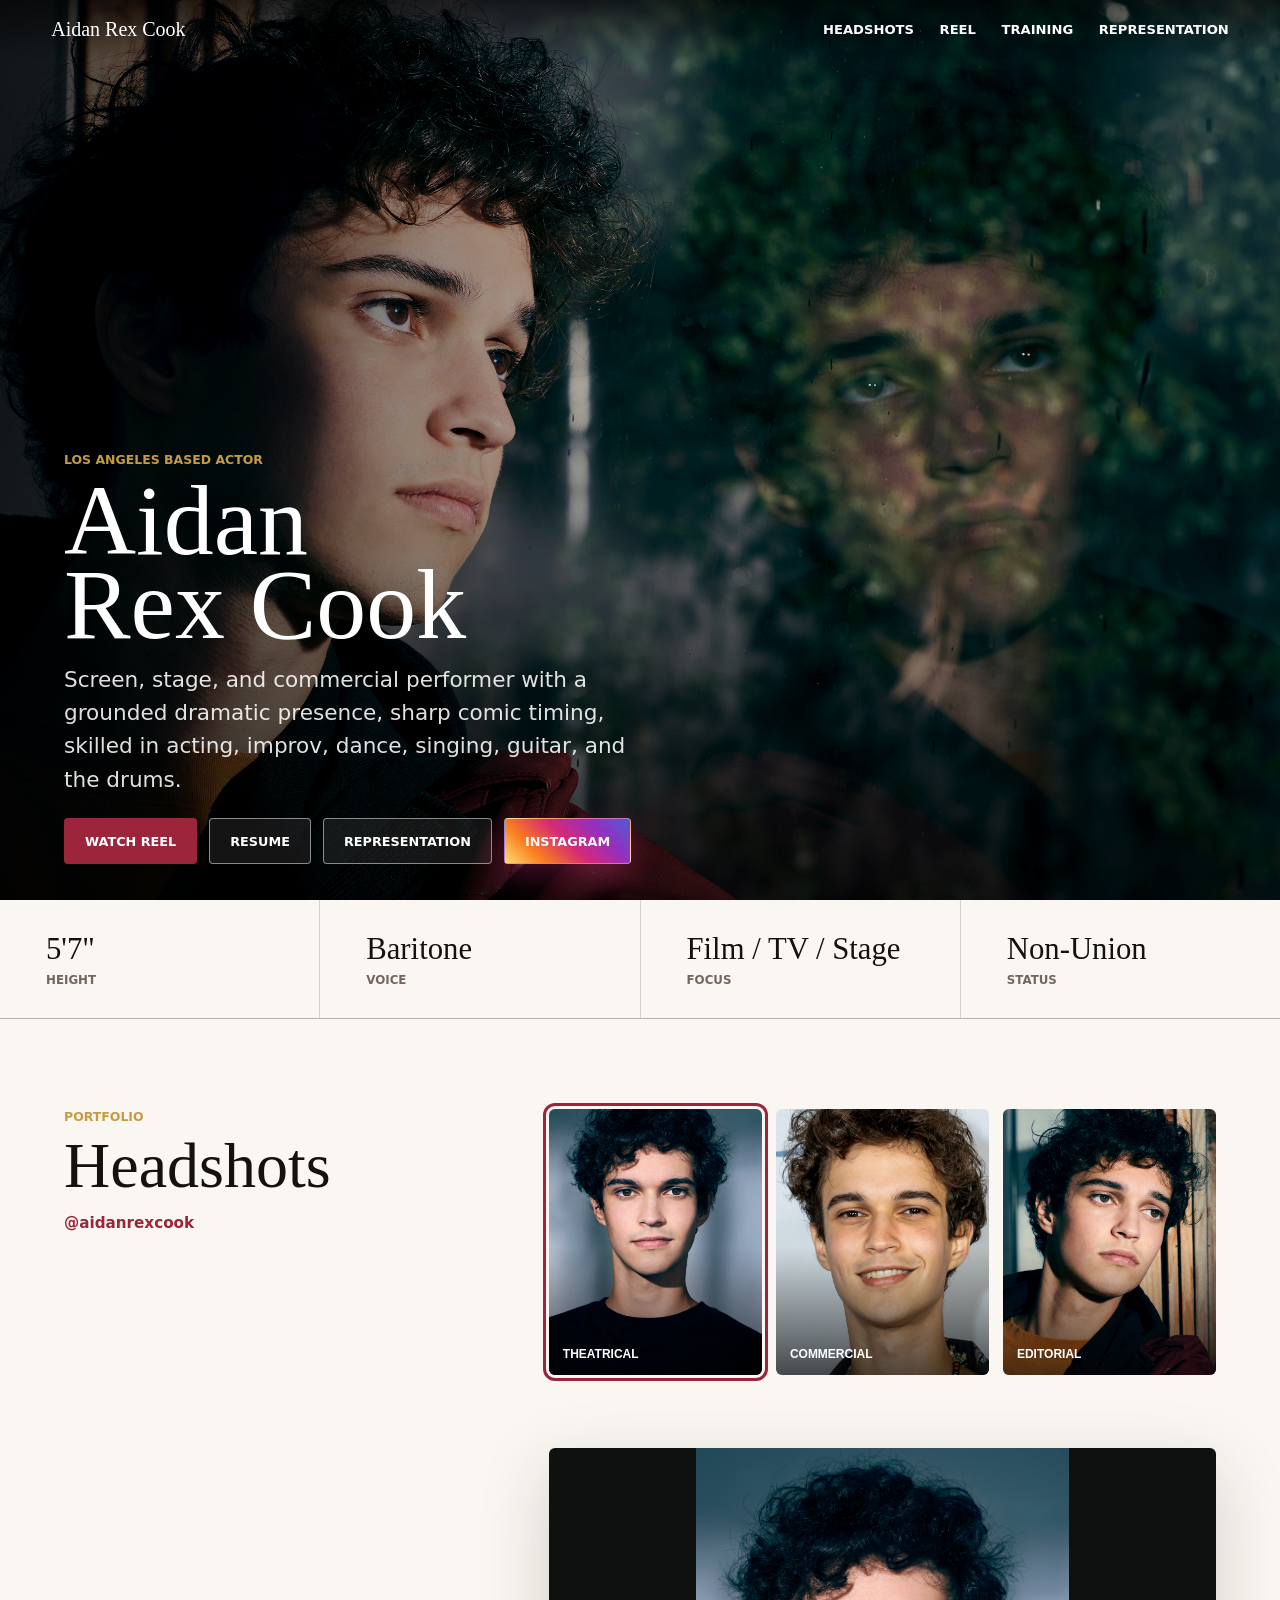
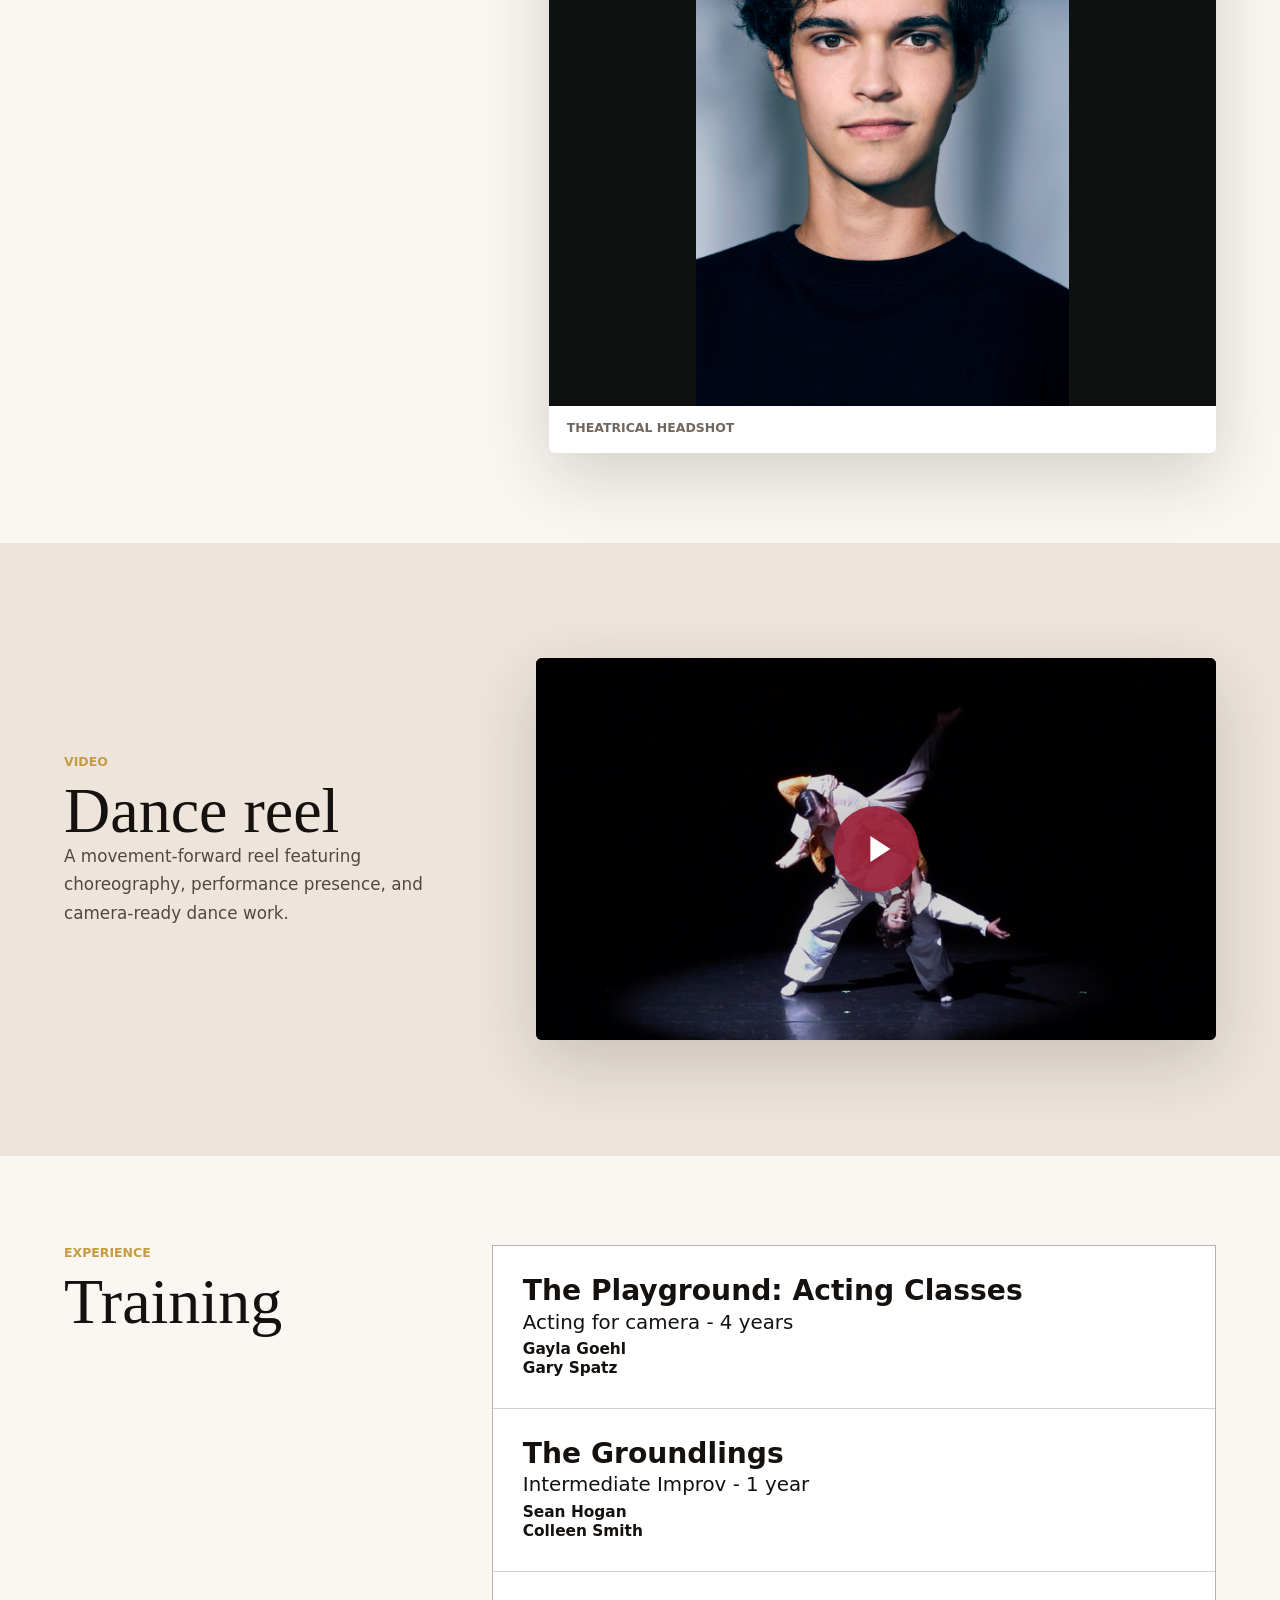
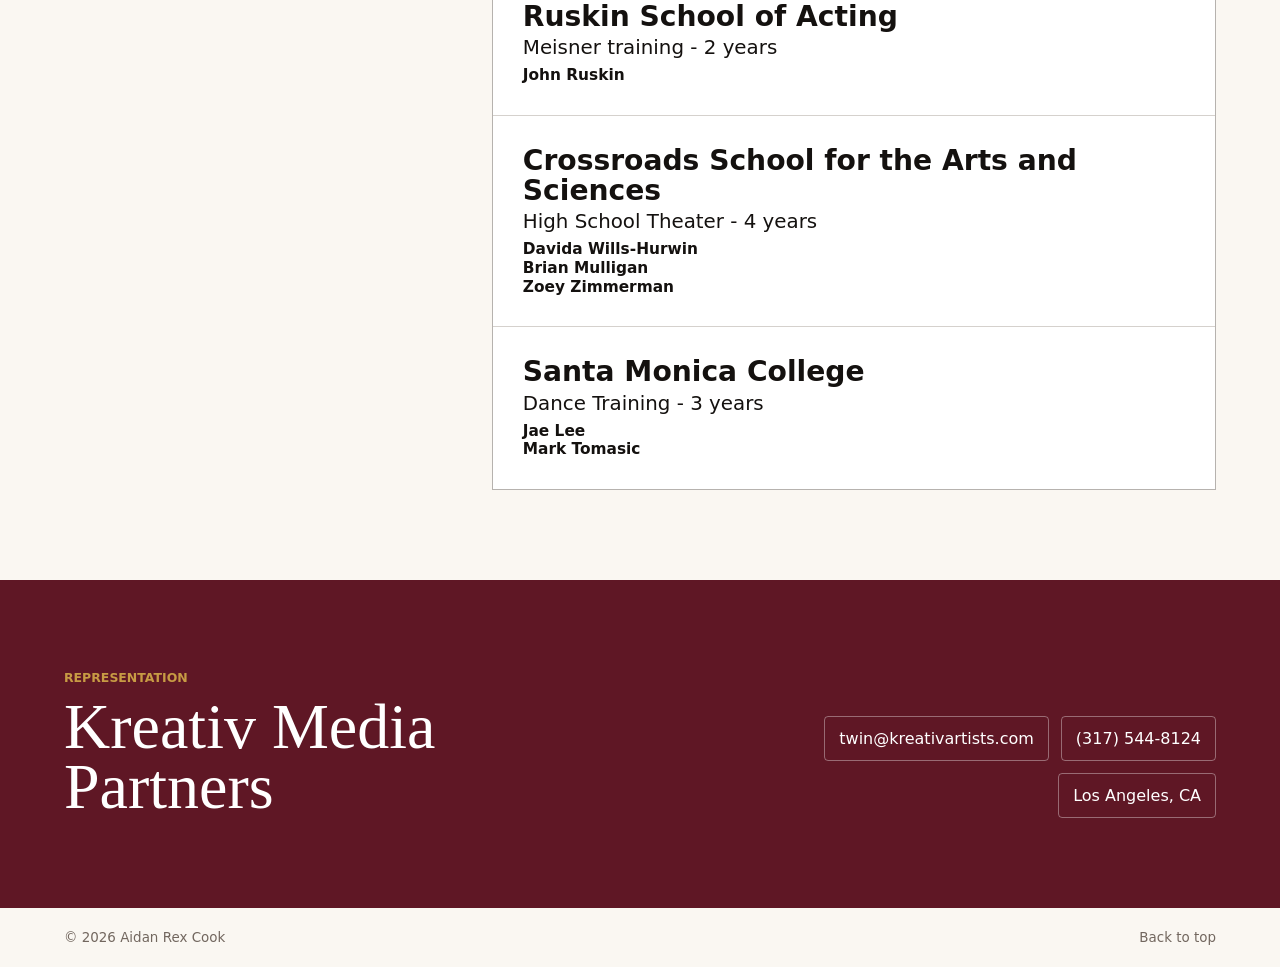
==== index.html @ d6f96001 "Add files via upload" ====
<!doctype html>
<html lang="en">
  <head>
    <meta charset="utf-8">
    <meta name="viewport" content="width=device-width, initial-scale=1">
    <title>Aidan Rex Cook | Actor Portfolio</title>
    <meta
      name="description"
      content="Actor portfolio with cinematic headshots, reel video, selected credits, and booking contact."
    >
    <link rel="preconnect" href="https://images.unsplash.com">
    <link rel="stylesheet" href="styles.css?v=20260509-9">
  </head>
  <body>
    <header class="site-header" aria-label="Primary navigation">
      <a class="brand" href="#top" aria-label="Aidan Rex Cook home">Aidan Rex Cook</a>
      <nav class="nav-links">
        <a href="#headshots">Headshots</a>
        <a href="#reel">Reel</a>
        <a href="#training">Training</a>
        <a href="#contact">Representation</a>
      </nav>
    </header>

    <main id="top">
      <section class="hero" aria-labelledby="hero-title">
        <picture>
          <source
            media="(max-width: 700px)"
            srcset="assets/hero-headshot.JPG"
          >
          <img
            src="assets/hero-headshot.JPG"
            alt="Aidan Rex Cook looking out a window with a reflected portrait in the glass"
          >
        </picture>
        <div class="hero-content">
          <p class="eyebrow">Los Angeles based actor</p>
          <h1 id="hero-title"><span>Aidan</span><span>Rex Cook</span></h1>
          <p class="hero-copy">
            Screen, stage, and commercial performer with a grounded dramatic presence,
            sharp comic timing, skilled in acting, improv, dance, singing, guitar, and the drums.
          </p>
          <div class="hero-actions">
            <a class="button primary" href="#reel">Watch reel</a>
            <a
              class="button secondary"
              href="assets/aidan-rex-cook-acting-resume.pdf"
              target="_blank"
              rel="noopener"
            >Resume</a>
            <a class="button secondary" href="#contact">Representation</a>
            <a
              class="button secondary instagram-button"
              href="https://www.instagram.com/aidanrexcook/"
              target="_blank"
              rel="noopener"
            >Instagram</a>
          </div>
        </div>
      </section>

      <section class="intro-section" aria-label="Profile summary">
        <div>
          <span class="stat-value">5'7"</span>
          <span class="stat-label">Height</span>
        </div>
        <div>
          <span class="stat-value">Baritone</span>
          <span class="stat-label">Voice</span>
        </div>
        <div>
          <span class="stat-value">Film / TV / Stage</span>
          <span class="stat-label">Focus</span>
        </div>
        <div>
          <span class="stat-value">Non-Union</span>
          <span class="stat-label">Status</span>
        </div>
      </section>

      <section class="content-section" id="headshots" aria-labelledby="headshots-title">
        <div class="section-heading">
          <p class="eyebrow">Portfolio</p>
          <h2 id="headshots-title">Headshots</h2>
          <a class="social-link section-social" href="https://www.instagram.com/aidanrexcook/" target="_blank" rel="noopener">@aidanrexcook</a>
        </div>
        <div class="headshot-grid">
          <button
            class="headshot-card is-active"
            type="button"
            data-image="assets/headshot-theatrical.JPG"
            data-label="Theatrical headshot"
          >
            <img
              src="assets/headshot-theatrical.JPG"
              alt="Theatrical headshot of Aidan Rex Cook"
            >
            <span>Theatrical</span>
          </button>
          <button
            class="headshot-card"
            type="button"
            data-image="assets/headshot-commercial.jpg"
            data-label="Commercial headshot"
          >
            <img
              src="assets/headshot-commercial.jpg"
              alt="Commercial headshot of Aidan Rex Cook"
            >
            <span>Commercial</span>
          </button>
          <button
            class="headshot-card"
            type="button"
            data-image="assets/headshot-editorial.JPG"
            data-label="Editorial headshot"
          >
            <img
              src="assets/headshot-editorial.JPG"
              alt="Editorial headshot of Aidan Rex Cook"
            >
            <span>Editorial</span>
          </button>
        </div>
        <figure class="feature-headshot">
          <img
            id="featured-headshot"
            src="assets/headshot-theatrical.JPG"
            alt="Theatrical headshot of Aidan Rex Cook"
          >
          <figcaption id="featured-caption">Theatrical headshot</figcaption>
        </figure>
      </section>

      <section class="reel-section" id="reel" aria-labelledby="reel-title">
        <div class="reel-copy">
          <p class="eyebrow">Video</p>
          <h2 id="reel-title">Dance reel</h2>
          <p>
            A movement-forward reel featuring choreography, performance presence,
            and camera-ready dance work.
          </p>
        </div>
        <div class="video-frame">
          <a
            class="youtube-poster"
            href="https://www.youtube.com/watch?v=lyjqaWQ1tHU"
            target="_blank"
            rel="noopener"
            aria-label="Watch Aidan Rex Cook dance reel on YouTube"
          >
            <img src="assets/reel-poster.png" alt="Aidan Rex Cook dance reel thumbnail">
            <span class="play-button" aria-hidden="true"></span>
          </a>
        </div>
      </section>

      <section class="content-section credits-section" id="training" aria-labelledby="training-title">
        <div class="section-heading">
          <p class="eyebrow">Experience</p>
          <h2 id="training-title">Training</h2>
        </div>
        <div class="credits-list">
          <article>
            <h3>The Playground: Acting Classes</h3>
            <p>Acting for camera - 4 years</p>
            <span>Gayla Goehl<br>Gary Spatz</span>
          </article>
          <article>
            <h3>The Groundlings</h3>
            <p>Intermediate Improv - 1 year</p>
            <span>Sean Hogan<br>Colleen Smith</span>
          </article>
          <article>
            <h3>Ruskin School of Acting</h3>
            <p>Meisner training - 2 years</p>
            <span>John Ruskin</span>
          </article>
          <article>
            <h3>Crossroads School for the Arts and Sciences</h3>
            <p>High School Theater - 4 years</p>
            <span>Davida Wills-Hurwin<br>Brian Mulligan<br>Zoey Zimmerman</span>
          </article>
          <article>
            <h3>Santa Monica College</h3>
            <p>Dance Training - 3 years</p>
            <span>Jae Lee<br>Mark Tomasic</span>
          </article>
        </div>
      </section>

      <section class="contact-section" id="contact" aria-labelledby="contact-title">
        <div>
          <p class="eyebrow">Representation</p>
          <h2 id="contact-title">Kreativ Media Partners</h2>
        </div>
        <address>
          <a href="mailto:twin@kreativartists.com">twin@kreativartists.com</a>
          <a href="tel:+13175448124">(317) 544-8124</a>
          <span>Los Angeles, CA</span>
        </address>
      </section>
    </main>

    <footer class="site-footer">
      <span>&copy; 2026 Aidan Rex Cook</span>
      <a href="#top">Back to top</a>
    </footer>

    <script src="script.js"></script>
  </body>
</html>
---- styles.css ----
:root {
  color-scheme: light;
  --ink: #14110f;
  --muted: #72675f;
  --paper: #faf7f2;
  --surface: #ffffff;
  --line: rgba(20, 17, 15, 0.16);
  --accent: #9c253c;
  --accent-deep: #5f1725;
  --green: #1f5b4f;
  --gold: #c79b44;
  --shadow: 0 22px 70px rgba(33, 26, 20, 0.18);
}

* {
  box-sizing: border-box;
}

html {
  scroll-behavior: smooth;
}

body {
  margin: 0;
  color: var(--ink);
  background: var(--paper);
  font-family: Inter, ui-sans-serif, system-ui, -apple-system, BlinkMacSystemFont, "Segoe UI", sans-serif;
}

a {
  color: inherit;
  text-decoration: none;
}

img,
video {
  display: block;
  width: 100%;
}

.site-header {
  position: fixed;
  z-index: 10;
  top: 0;
  left: 0;
  right: 0;
  display: flex;
  align-items: center;
  justify-content: space-between;
  gap: 24px;
  padding: 18px clamp(18px, 4vw, 56px);
  color: #fff;
  background: linear-gradient(to bottom, rgba(0, 0, 0, 0.58), rgba(0, 0, 0, 0));
}

.brand {
  font-family: Georgia, "Times New Roman", serif;
  font-size: 1.25rem;
  letter-spacing: 0;
}

.nav-links {
  display: flex;
  gap: clamp(12px, 2vw, 28px);
  font-size: 0.82rem;
  font-weight: 700;
  text-transform: uppercase;
}

.hero {
  position: relative;
  min-height: 100svh;
  display: grid;
  align-items: end;
  overflow: hidden;
  background: #16110f;
}

.hero picture,
.hero img {
  position: absolute;
  inset: 0;
  height: 100%;
}

.hero img {
  width: 104%;
  object-fit: cover;
  object-position: center 42%;
  filter: saturate(0.9) contrast(1.04);
  transform: translateX(-2.2%);
}

.hero::after {
  content: "";
  position: absolute;
  inset: 0;
  background:
    linear-gradient(90deg, rgba(0, 0, 0, 0.72), rgba(0, 0, 0, 0.24) 54%, rgba(0, 0, 0, 0.1)),
    linear-gradient(0deg, rgba(0, 0, 0, 0.62), rgba(0, 0, 0, 0) 44%);
}

.hero-content {
  position: relative;
  z-index: 1;
  width: min(760px, 46vw);
  margin: 0 auto 4vh clamp(36px, 5vw, 82px);
  color: #fff;
}

.eyebrow {
  margin: 0 0 12px;
  color: var(--gold);
  font-size: 0.78rem;
  font-weight: 800;
  letter-spacing: 0;
  text-transform: uppercase;
}

h1,
h2,
h3,
p {
  margin-top: 0;
}

h1,
h2 {
  font-family: Georgia, "Times New Roman", serif;
  font-weight: 500;
  letter-spacing: 0;
}

h1 {
  margin-bottom: 16px;
  font-size: clamp(5.4rem, 7.8vw, 10rem);
  line-height: 0.84;
}

h1 span {
  display: block;
}

h2 {
  margin-bottom: 0;
  font-size: clamp(2.4rem, 5vw, 5.5rem);
  line-height: 0.95;
}

.hero-copy {
  max-width: 570px;
  color: rgba(255, 255, 255, 0.88);
  font-size: clamp(1.05rem, 2vw, 1.35rem);
  line-height: 1.55;
}

.social-link {
  display: inline-block;
  margin: 0 0 22px;
  color: var(--gold);
  font-size: 0.95rem;
  font-weight: 800;
}

.section-social {
  margin-top: 18px;
  margin-bottom: 0;
  color: var(--accent);
}

.hero-actions,
.contact-section address {
  display: flex;
  flex-wrap: wrap;
  gap: 12px;
}

.button {
  display: inline-flex;
  min-height: 46px;
  align-items: center;
  justify-content: center;
  border: 1px solid transparent;
  border-radius: 4px;
  padding: 0 20px;
  font-size: 0.8rem;
  font-weight: 800;
  text-transform: uppercase;
}

.button.primary {
  color: #fff;
  background: var(--accent);
}

.button.secondary {
  color: #fff;
  border-color: rgba(255, 255, 255, 0.5);
  background: rgba(255, 255, 255, 0.08);
}

.button.instagram-button {
  border-color: rgba(255, 255, 255, 0.34);
  background-color: #d62976;
  background-image: linear-gradient(45deg, #feda75 0%, #fa7e1e 24%, #d62976 50%, #962fbf 74%, #4f5bd5 100%);
  box-shadow: 0 12px 30px rgba(214, 41, 118, 0.34);
}

.button.dark {
  color: var(--ink);
  border-color: rgba(20, 17, 15, 0.35);
  background: transparent;
}

.intro-section {
  display: grid;
  grid-template-columns: repeat(4, 1fr);
  gap: 1px;
  background: var(--line);
  border-bottom: 1px solid var(--line);
}

.intro-section div {
  display: grid;
  gap: 6px;
  min-height: 118px;
  align-content: center;
  padding: 22px clamp(18px, 4vw, 46px);
  background: var(--paper);
}

.stat-value {
  font-family: Georgia, "Times New Roman", serif;
  font-size: clamp(1.45rem, 2.4vw, 2.3rem);
}

.stat-label {
  color: var(--muted);
  font-size: 0.74rem;
  font-weight: 800;
  text-transform: uppercase;
}

.content-section {
  display: grid;
  grid-template-columns: minmax(220px, 0.65fr) minmax(280px, 1fr);
  gap: clamp(26px, 4vw, 60px);
  padding: clamp(54px, 7vw, 92px) clamp(18px, 5vw, 72px);
}

.section-heading {
  align-self: start;
  position: sticky;
  top: 92px;
}

.headshot-grid {
  display: grid;
  grid-template-columns: repeat(3, 1fr);
  gap: 14px;
}

.headshot-card {
  position: relative;
  min-width: 0;
  border: 0;
  border-radius: 6px;
  padding: 0;
  overflow: hidden;
  color: #fff;
  background: #222;
  cursor: pointer;
  aspect-ratio: 4 / 5;
  max-height: 290px;
}

.headshot-card img {
  height: 100%;
  object-fit: cover;
  transition: transform 220ms ease, filter 220ms ease;
}

.headshot-card::after {
  content: "";
  position: absolute;
  inset: 0;
  background: linear-gradient(0deg, rgba(0, 0, 0, 0.66), rgba(0, 0, 0, 0) 48%);
}

.headshot-card span {
  position: absolute;
  z-index: 1;
  left: 14px;
  right: 14px;
  bottom: 14px;
  font-size: 0.75rem;
  font-weight: 900;
  text-align: left;
  text-transform: uppercase;
}

.headshot-card:hover img,
.headshot-card:focus-visible img {
  transform: scale(1.04);
  filter: brightness(1.05);
}

.headshot-card.is-active {
  outline: 3px solid var(--accent);
  outline-offset: 3px;
}

.feature-headshot {
  grid-column: 2;
  justify-self: start;
  width: min(100%, 820px);
  margin: 22px 0 0;
  overflow: hidden;
  border-radius: 6px;
  background: var(--surface);
  box-shadow: var(--shadow);
}

.feature-headshot img {
  height: min(62svh, 860px);
  min-height: 0;
  object-fit: contain;
  object-position: center center;
  background: #0f1111;
}

.feature-headshot figcaption {
  padding: 14px 18px 18px;
  color: var(--muted);
  font-size: 0.78rem;
  font-weight: 800;
  text-transform: uppercase;
}

.reel-section {
  display: grid;
  grid-template-columns: minmax(260px, 0.6fr) minmax(300px, 1fr);
  align-items: center;
  gap: clamp(28px, 5vw, 70px);
  padding: clamp(64px, 9vw, 116px) clamp(18px, 5vw, 72px);
  background: #ede5dc;
}

.reel-copy p:not(.eyebrow) {
  max-width: 520px;
  color: #514840;
  font-size: 1.05rem;
  line-height: 1.7;
}

.video-frame {
  overflow: hidden;
  border-radius: 6px;
  background: #111;
  box-shadow: var(--shadow);
}

.video-frame video,
.video-frame iframe,
.youtube-poster {
  aspect-ratio: 16 / 9;
  border: 0;
  height: auto;
  object-fit: cover;
}

.youtube-poster {
  position: relative;
  display: block;
  overflow: hidden;
  background: #111;
}

.youtube-poster img {
  height: 100%;
  object-fit: cover;
  transition: transform 220ms ease, filter 220ms ease;
}

.youtube-poster::after {
  content: "";
  position: absolute;
  inset: 0;
  background: rgba(0, 0, 0, 0.16);
  transition: background 220ms ease;
}

.youtube-poster:hover img,
.youtube-poster:focus-visible img {
  transform: scale(1.03);
  filter: brightness(1.08);
}

.youtube-poster:hover::after,
.youtube-poster:focus-visible::after {
  background: rgba(0, 0, 0, 0.06);
}

.play-button {
  position: absolute;
  z-index: 1;
  top: 50%;
  left: 50%;
  width: clamp(58px, 8vw, 86px);
  aspect-ratio: 1;
  border-radius: 50%;
  background: rgba(156, 37, 60, 0.94);
  box-shadow: 0 18px 44px rgba(0, 0, 0, 0.28);
  transform: translate(-50%, -50%);
}

.play-button::before {
  content: "";
  position: absolute;
  top: 50%;
  left: 52%;
  width: 0;
  height: 0;
  border-top: 13px solid transparent;
  border-bottom: 13px solid transparent;
  border-left: 20px solid #fff;
  transform: translate(-38%, -50%);
}

.credits-section {
  grid-template-columns: minmax(220px, 0.52fr) minmax(300px, 1fr);
}

.credits-list {
  display: grid;
  gap: 1px;
  background: var(--line);
  border: 1px solid var(--line);
}

.credits-list article {
  padding: clamp(20px, 3vw, 30px);
  background: var(--surface);
}

.credits-list span {
  display: block;
  color: var(--ink);
  font-size: clamp(0.92rem, 1.2vw, 1.08rem);
  font-weight: 650;
  line-height: 1.22;
}

.credits-list h3 {
  margin: 0 0 4px;
  font-size: clamp(1.35rem, 2.2vw, 2rem);
  line-height: 1.08;
}

.credits-list p {
  margin-bottom: 6px;
  color: var(--ink);
  font-size: clamp(1.05rem, 1.55vw, 1.35rem);
  line-height: 1.2;
}

.contact-section {
  display: flex;
  align-items: end;
  justify-content: space-between;
  gap: 28px;
  padding: clamp(58px, 8vw, 90px) clamp(18px, 5vw, 72px);
  color: #fff;
  background: var(--accent-deep);
}

.contact-section address {
  justify-content: flex-end;
  font-style: normal;
}

.contact-section address a,
.contact-section address span {
  border: 1px solid rgba(255, 255, 255, 0.36);
  border-radius: 4px;
  padding: 12px 14px;
}

.site-footer {
  display: flex;
  justify-content: space-between;
  gap: 20px;
  padding: 22px clamp(18px, 5vw, 72px);
  color: var(--muted);
  font-size: 0.84rem;
}

@media (max-width: 860px) {
  .site-header {
    position: absolute;
    align-items: flex-start;
  }

  .nav-links {
    justify-content: flex-end;
    flex-wrap: wrap;
    max-width: 260px;
  }

  .intro-section,
  .content-section,
  .reel-section {
    grid-template-columns: 1fr;
  }

  .intro-section {
    grid-template-columns: repeat(2, 1fr);
  }

  .section-heading {
    position: static;
  }

  .feature-headshot {
    grid-column: auto;
  }

  .hero img {
    width: 100%;
    object-position: 22% center;
    transform: none;
  }

  .hero-content {
    width: min(620px, calc(100% - 32px));
    margin: 0 16px 7vh;
  }

  h1 {
    font-size: clamp(4.2rem, 17vw, 7.6rem);
  }

  .contact-section {
    align-items: flex-start;
    flex-direction: column;
  }

  .contact-section address {
    justify-content: flex-start;
  }
}

@media (max-width: 560px) {
  .site-header {
    display: block;
  }

  .brand {
    display: inline-block;
    margin-bottom: 12px;
  }

  .nav-links {
    justify-content: flex-start;
    max-width: none;
    font-size: 0.74rem;
  }

  .hero {
    min-height: 92svh;
    align-items: end;
  }

  .hero img {
    object-position: 22% center;
    transform: scale(1.06) translateX(0);
  }

  .hero::after {
    background:
      linear-gradient(90deg, rgba(0, 0, 0, 0.68), rgba(0, 0, 0, 0.08) 64%, rgba(0, 0, 0, 0)),
      linear-gradient(0deg, rgba(0, 0, 0, 0.78), rgba(0, 0, 0, 0) 42%);
  }

  .hero-content {
    width: min(340px, calc(100% - 30px));
    margin: 0 15px 2vh;
  }

  .hero-content .eyebrow {
    font-size: 0.56rem;
  }


  h1 {
    max-width: 7.3ch;
    font-size: clamp(2.95rem, 13.2vw, 4.1rem);
  }

  .hero-copy {
    max-width: 20.5rem;
    font-size: 0.92rem;
    line-height: 1.34;
  }

  .hero-actions {
    display: grid;
    grid-template-columns: repeat(2, minmax(0, 1fr));
  }

  .hero-actions .button {
    min-height: 42px;
    padding: 0 10px;
    font-size: 0.76rem;
  }

  .intro-section,
  .headshot-grid {
    grid-template-columns: 1fr;
  }

  .feature-headshot img {
    min-height: 360px;
  }

  .site-footer {
    flex-direction: column;
  }
}
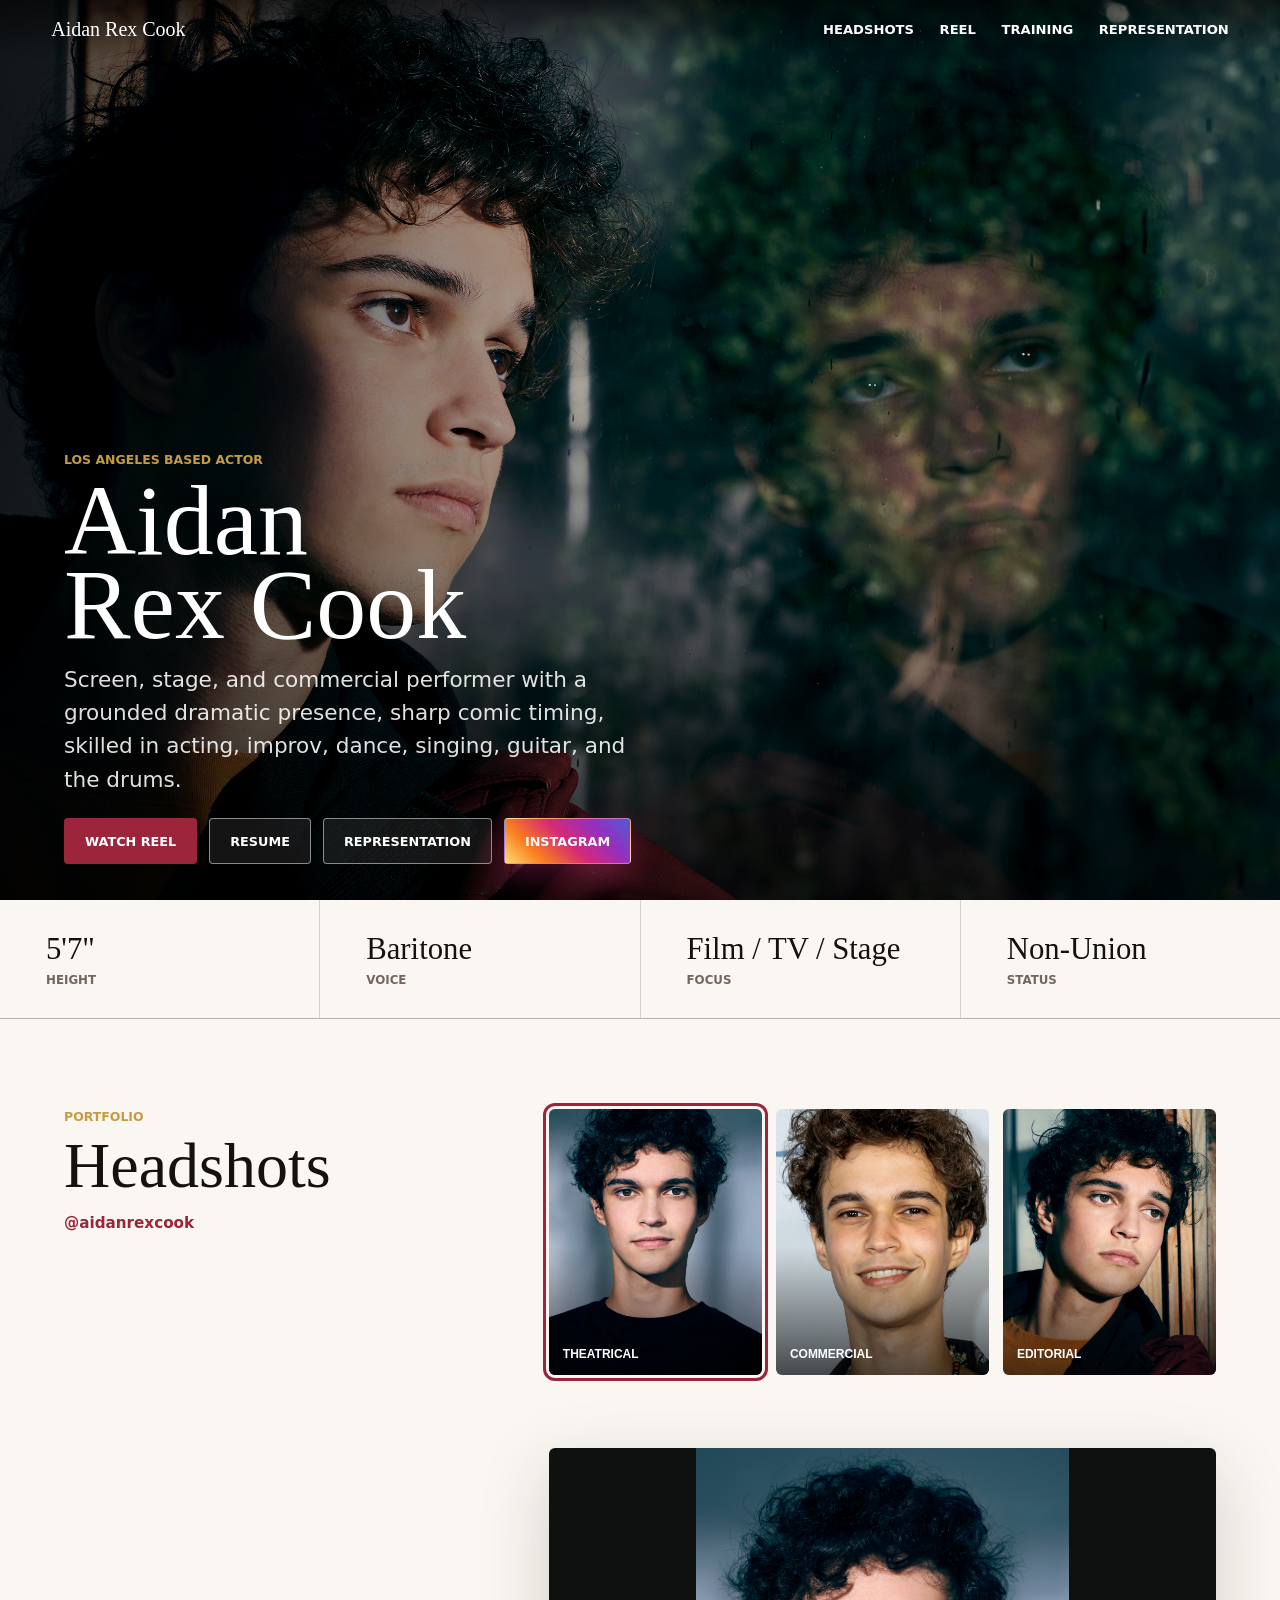
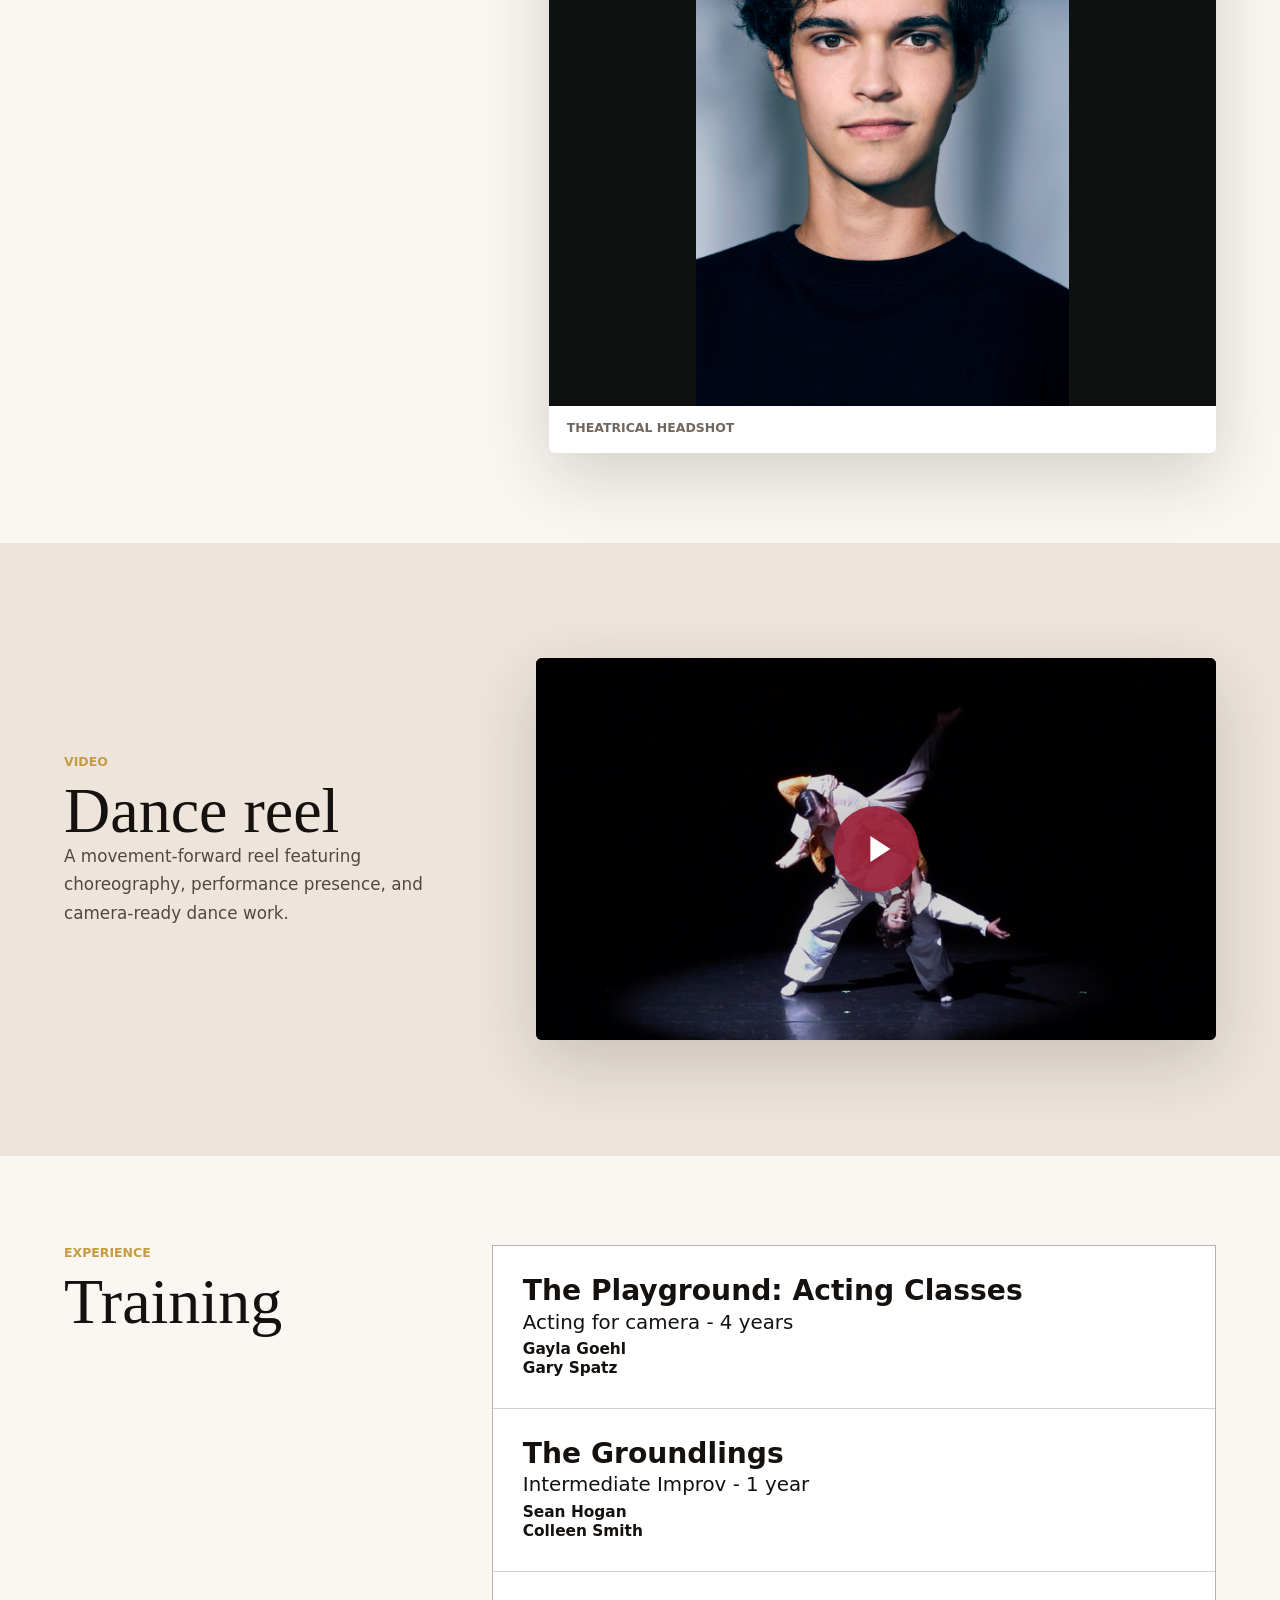
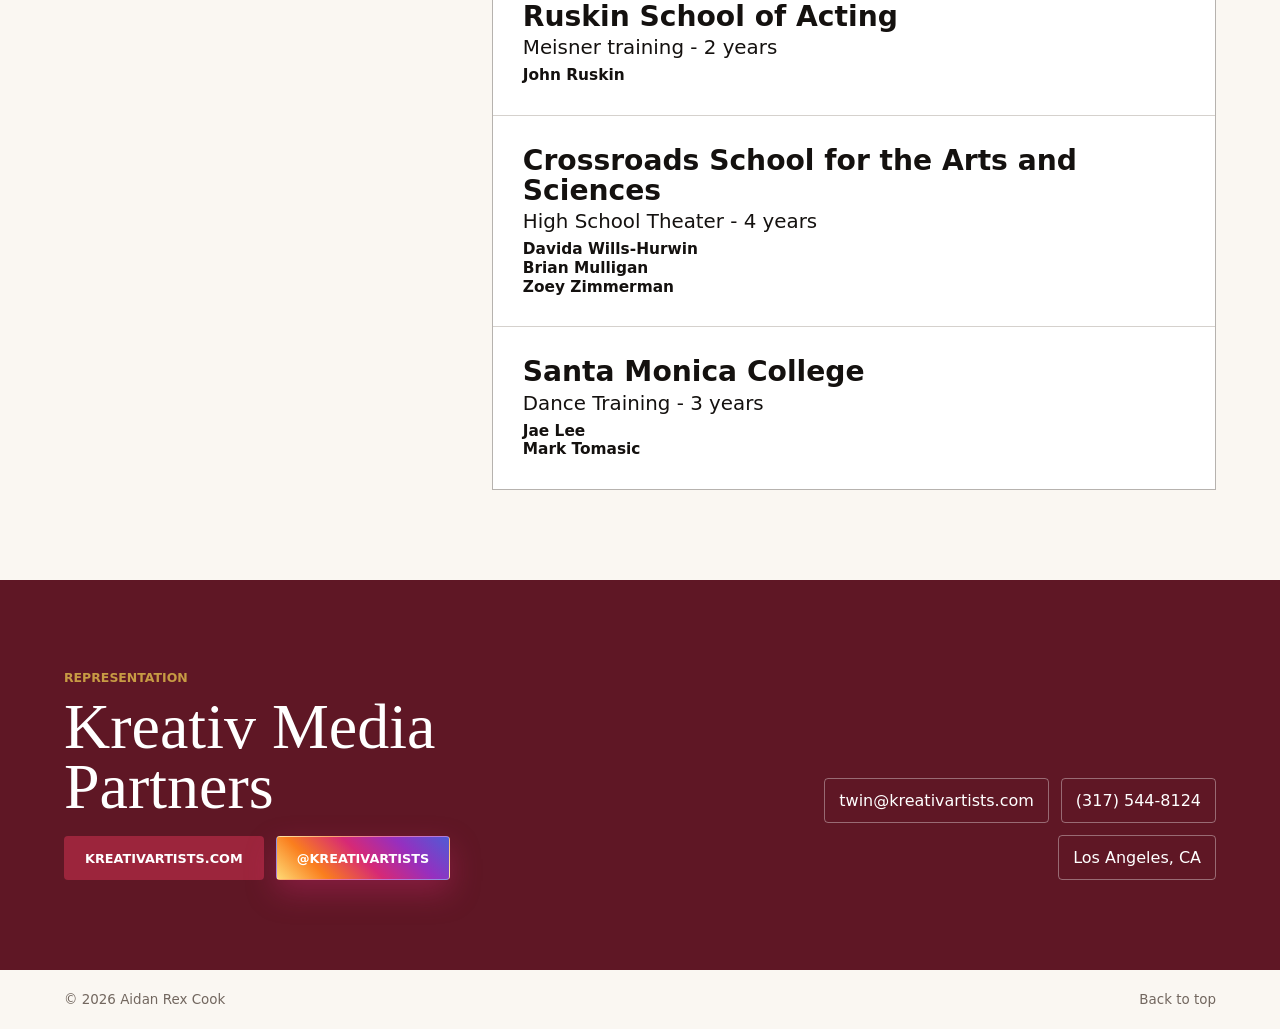
==== commit abd617a5: "Add files via upload" ====
--- a/index.html
+++ b/index.html
@@ -9,7 +9,7 @@
       content="Actor portfolio with cinematic headshots, reel video, selected credits, and booking contact."
     >
     <link rel="preconnect" href="https://images.unsplash.com">
-    <link rel="stylesheet" href="styles.css?v=20260509-9">
+    <link rel="stylesheet" href="styles.css?v=20260509-19">
   </head>
   <body>
     <header class="site-header" aria-label="Primary navigation">
@@ -194,6 +194,10 @@
         <div>
           <p class="eyebrow">Representation</p>
           <h2 id="contact-title">Kreativ Media Partners</h2>
+          <div class="representation-actions">
+            <a class="button primary" href="https://kreativartists.com/" target="_blank" rel="noopener">kreativartists.com</a>
+            <a class="button instagram-button" href="https://www.instagram.com/kreativartists/" target="_blank" rel="noopener">@kreativartists</a>
+          </div>
         </div>
         <address>
           <a href="mailto:twin@kreativartists.com">twin@kreativartists.com</a>
--- a/styles.css
+++ b/styles.css
@@ -59,6 +59,7 @@
   letter-spacing: 0;
 }
 
+
 .nav-links {
   display: flex;
   gap: clamp(12px, 2vw, 28px);
@@ -476,7 +477,20 @@
 
 .contact-section address {
   justify-content: flex-end;
+  align-content: flex-start;
+  gap: 12px;
   font-style: normal;
+}
+
+.representation-actions {
+  display: flex;
+  flex-wrap: wrap;
+  gap: 12px;
+  margin-top: 18px;
+}
+
+.representation-actions .button {
+  min-height: 44px;
 }
 
 .contact-section address a,
@@ -614,6 +628,22 @@
     font-size: 0.76rem;
   }
 
+  .representation-actions {
+    display: grid;
+    grid-template-columns: repeat(2, minmax(0, 1fr));
+  }
+
+  .representation-actions .button {
+    min-height: 42px;
+    padding: 0 8px;
+    font-size: 0.68rem;
+    white-space: nowrap;
+  }
+
+  .contact-section address {
+    margin-top: -4px;
+  }
+
   .intro-section,
   .headshot-grid {
     grid-template-columns: 1fr;
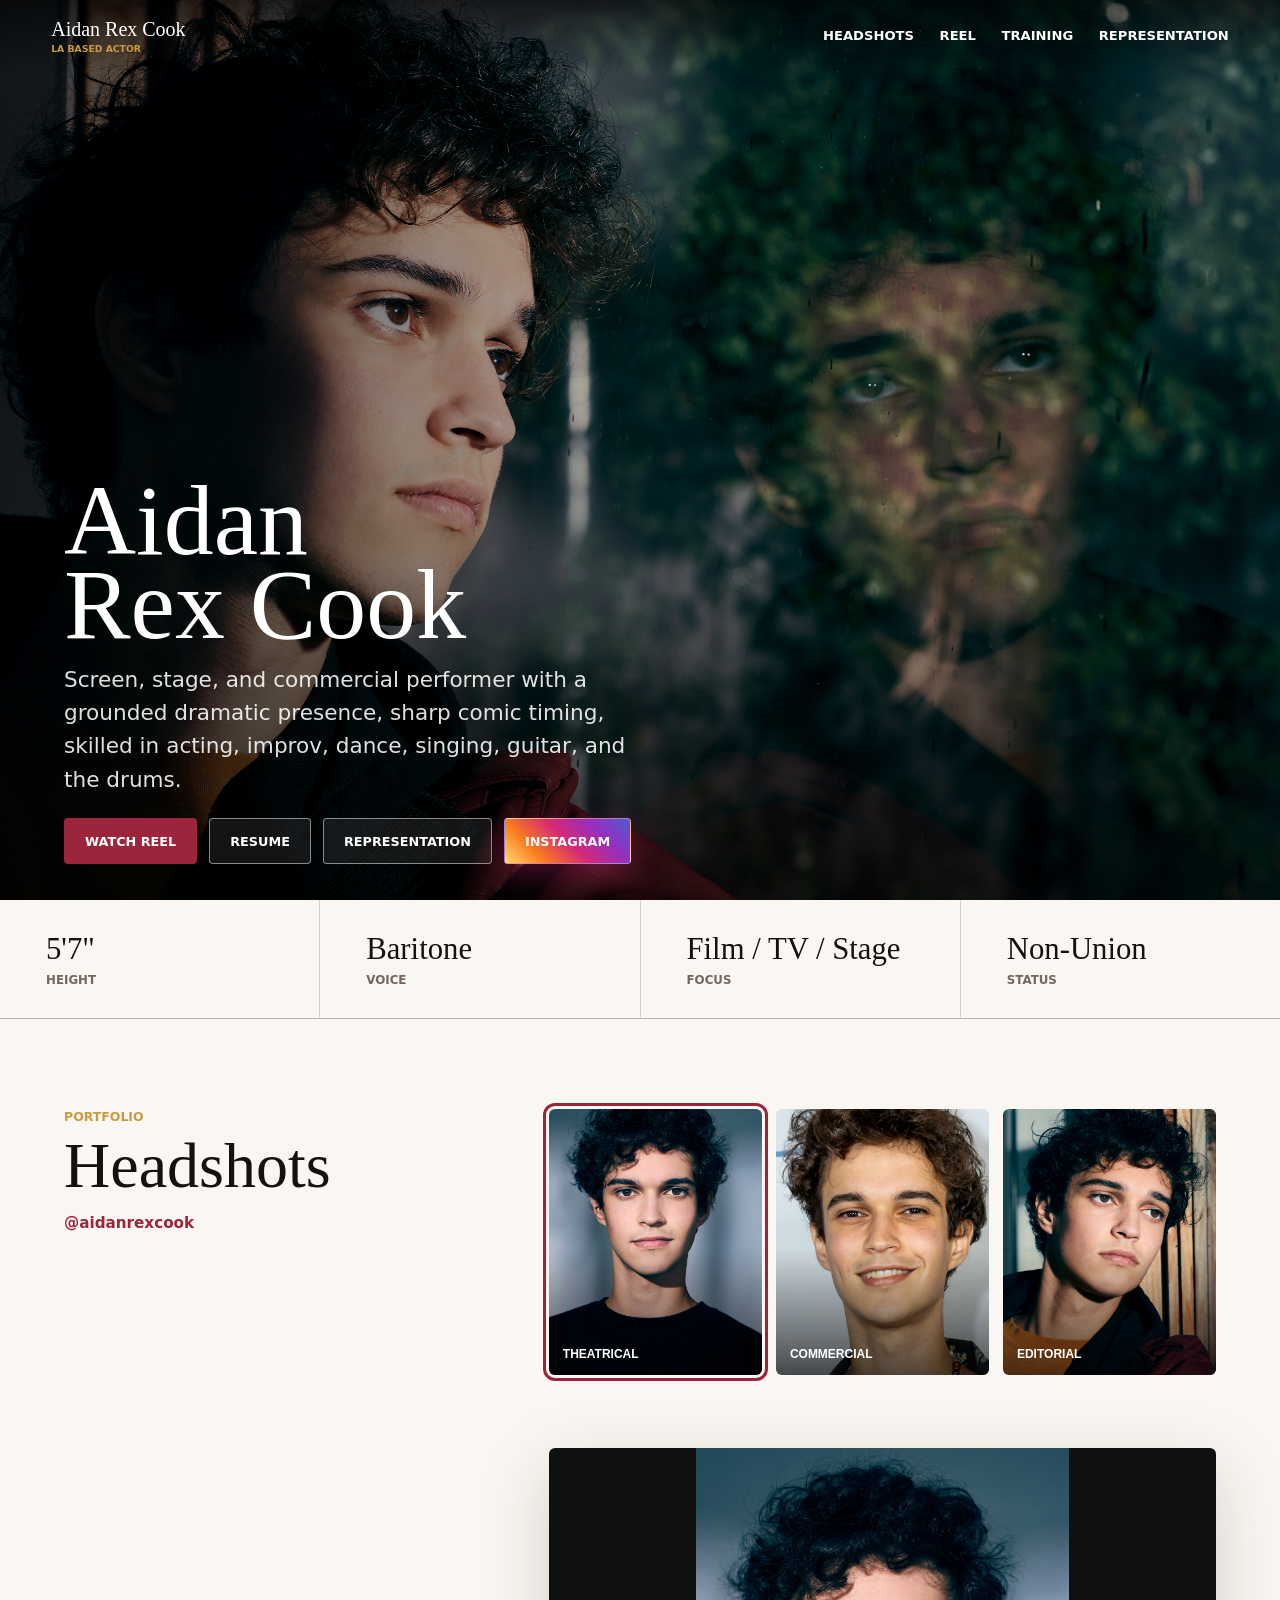
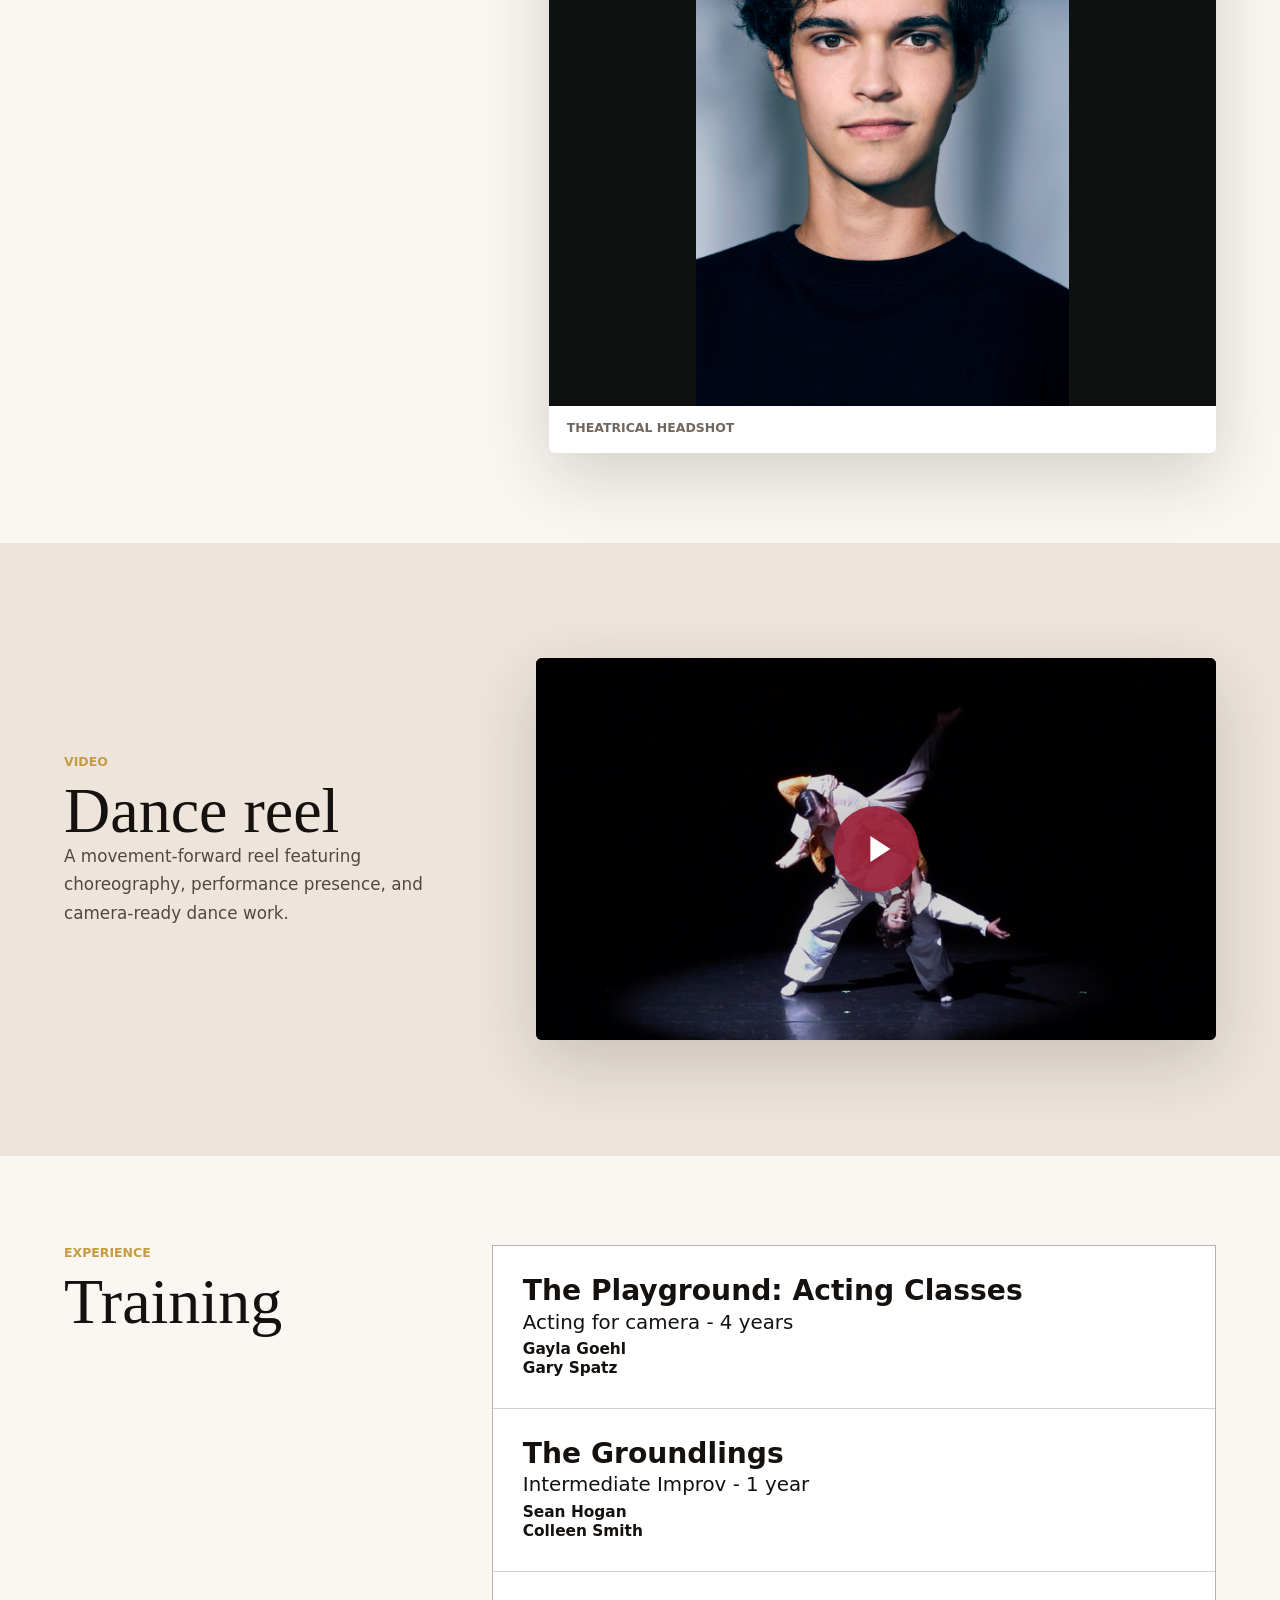
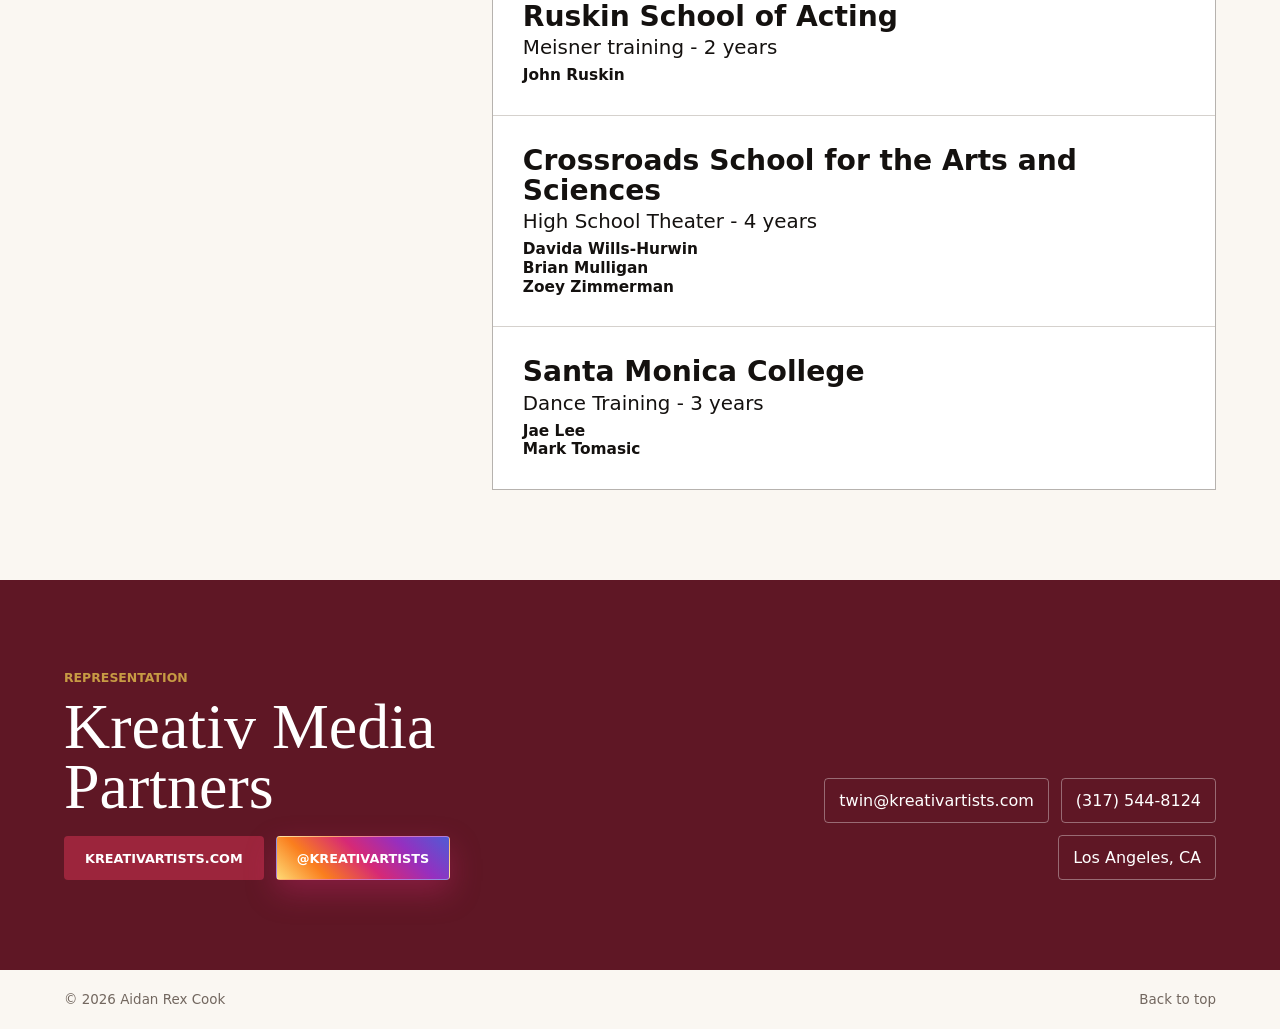
==== commit 6c66620c: "Add files via upload" ====
--- a/index.html
+++ b/index.html
@@ -9,17 +9,21 @@
       content="Actor portfolio with cinematic headshots, reel video, selected credits, and booking contact."
     >
     <link rel="preconnect" href="https://images.unsplash.com">
-    <link rel="stylesheet" href="styles.css?v=20260509-19">
+    <link rel="stylesheet" href="styles.css?v=20260509-21">
   </head>
   <body>
     <header class="site-header" aria-label="Primary navigation">
-      <a class="brand" href="#top" aria-label="Aidan Rex Cook home">Aidan Rex Cook</a>
+      <div class="brand-lockup">
+        <a class="brand" href="#top" aria-label="Aidan Rex Cook home">Aidan Rex Cook</a>
+        <span class="brand-tagline desktop-tagline">LA based actor</span>
+      </div>
       <nav class="nav-links">
         <a href="#headshots">Headshots</a>
         <a href="#reel">Reel</a>
         <a href="#training">Training</a>
         <a href="#contact">Representation</a>
       </nav>
+      <span class="brand-tagline mobile-tagline">LA based actor</span>
     </header>
 
     <main id="top">
@@ -35,7 +39,6 @@
           >
         </picture>
         <div class="hero-content">
-          <p class="eyebrow">Los Angeles based actor</p>
           <h1 id="hero-title"><span>Aidan</span><span>Rex Cook</span></h1>
           <p class="hero-copy">
             Screen, stage, and commercial performer with a grounded dramatic presence,
--- a/styles.css
+++ b/styles.css
@@ -53,10 +53,28 @@
   background: linear-gradient(to bottom, rgba(0, 0, 0, 0.58), rgba(0, 0, 0, 0));
 }
 
+.brand-lockup {
+  display: grid;
+  gap: 3px;
+}
+
 .brand {
   font-family: Georgia, "Times New Roman", serif;
   font-size: 1.25rem;
   letter-spacing: 0;
+}
+
+.brand-tagline {
+  color: var(--gold);
+  font-size: 0.58rem;
+  font-weight: 850;
+  letter-spacing: 0;
+  line-height: 1;
+  text-transform: uppercase;
+}
+
+.mobile-tagline {
+  display: none;
 }
 
 
@@ -569,9 +587,19 @@
     display: block;
   }
 
-  .brand {
+  .brand-lockup {
+    display: block;
+    margin-bottom: 12px;
+  }
+
+  .desktop-tagline {
+    display: none;
+  }
+
+  .mobile-tagline {
     display: inline-block;
-    margin-bottom: 12px;
+    margin-top: 8px;
+    font-size: 0.56rem;
   }
 
   .nav-links {
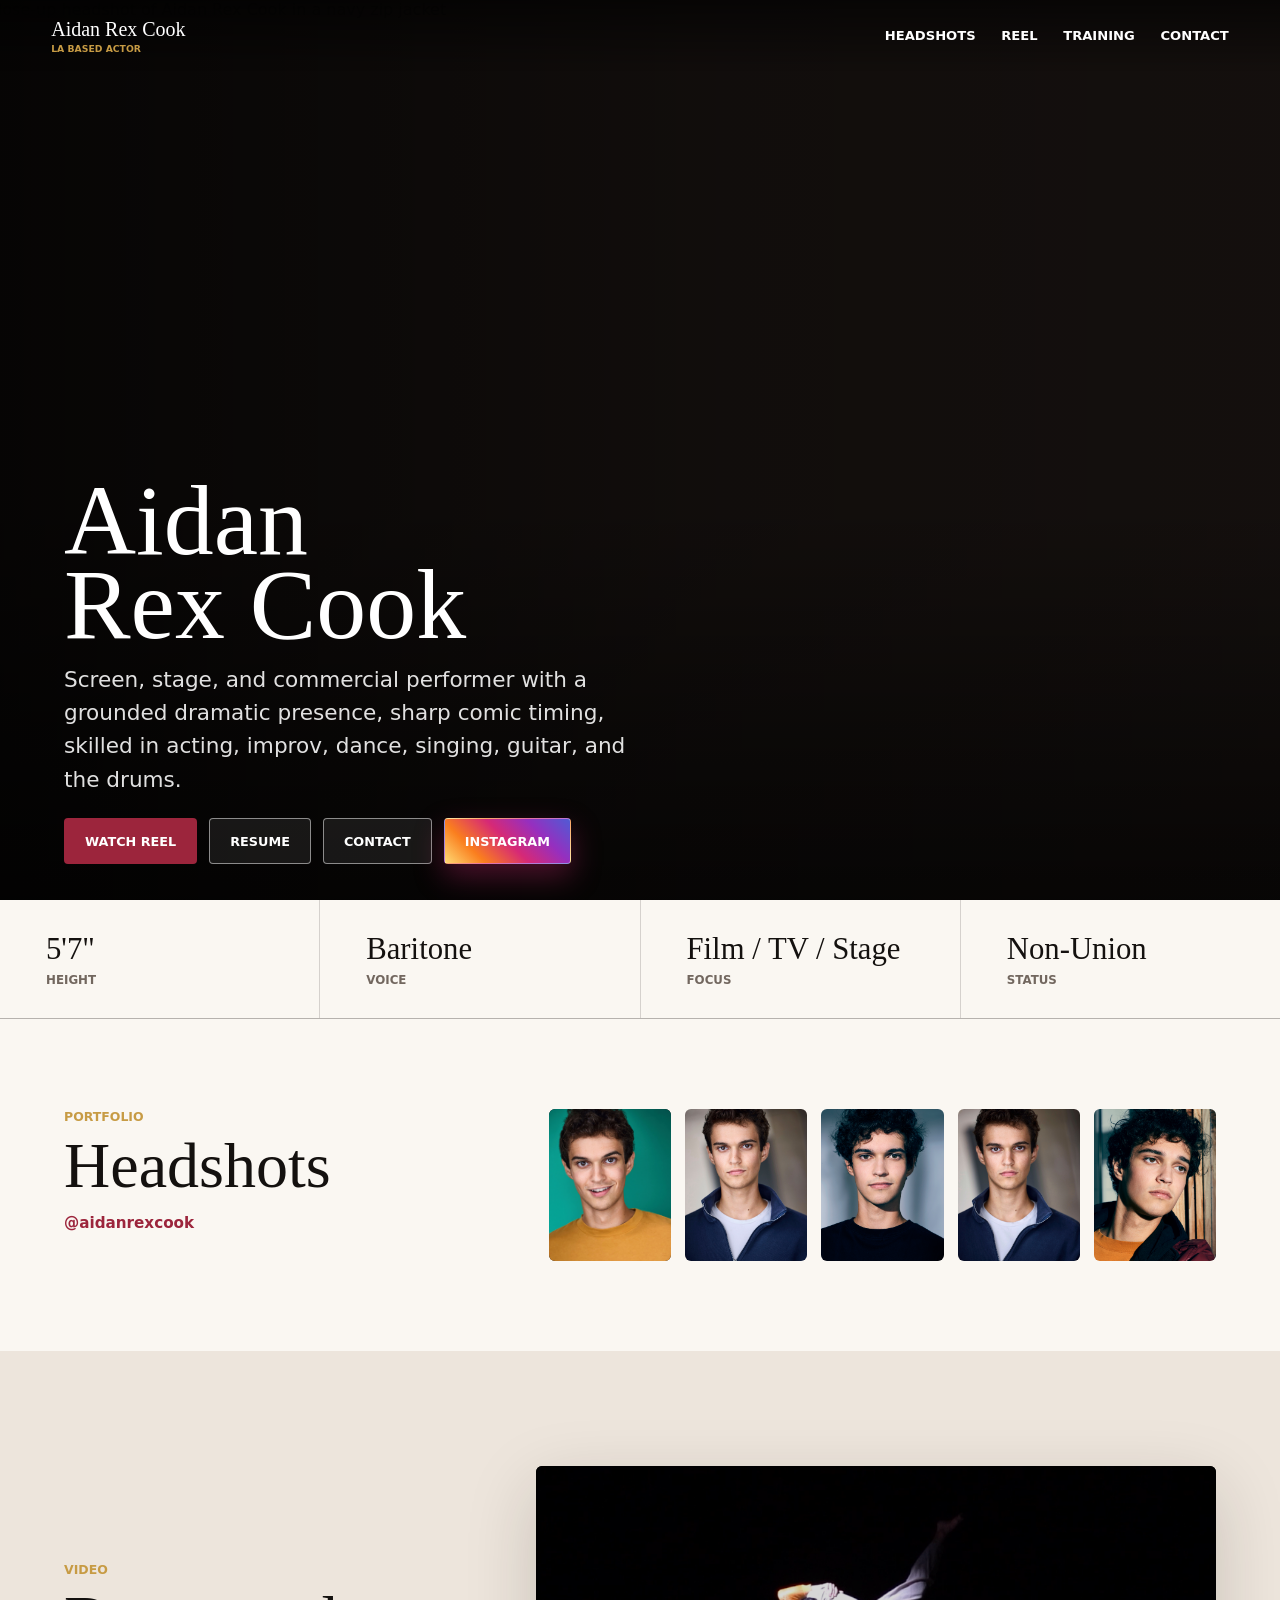
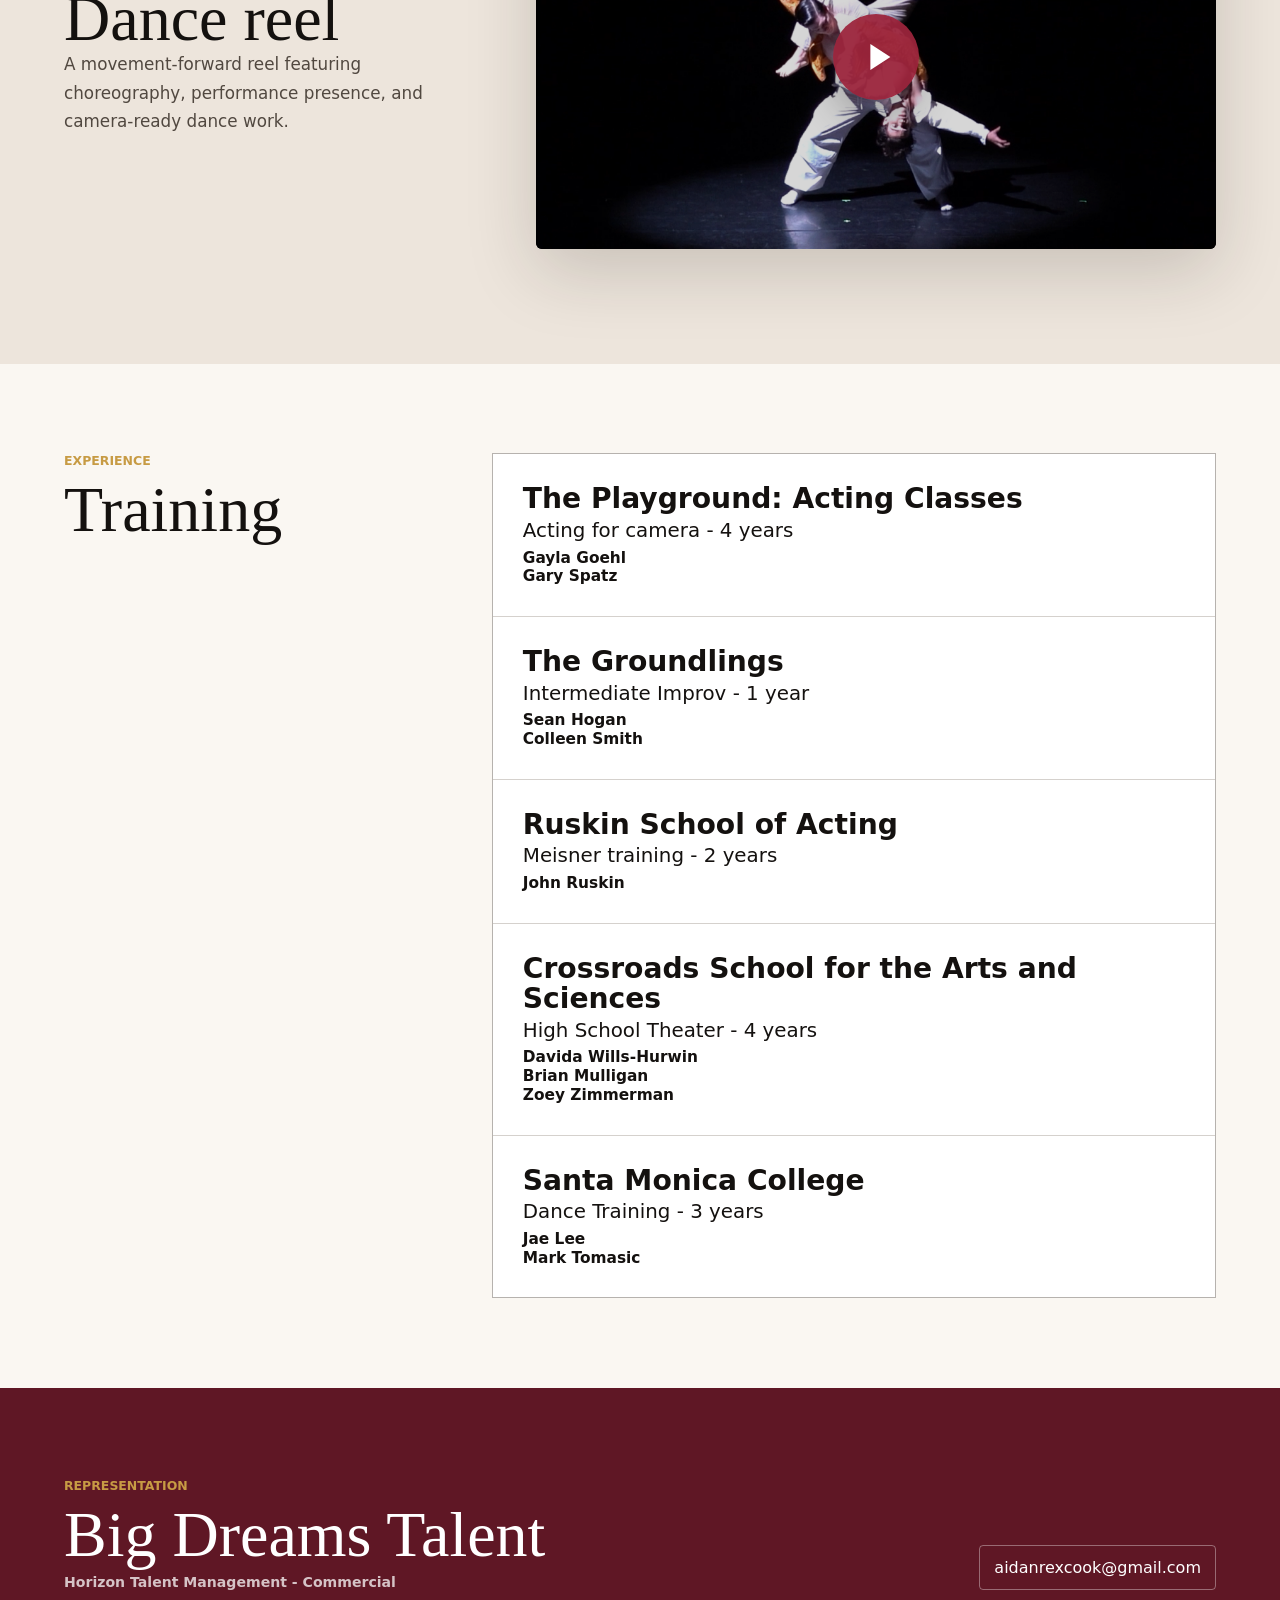
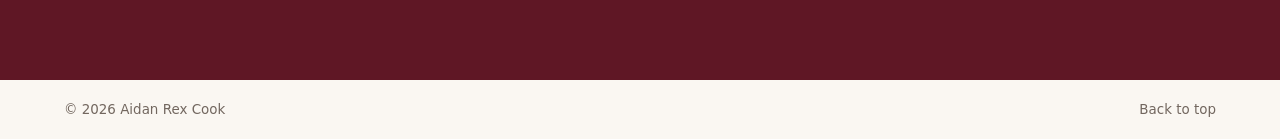
==== commit 7f89361a: "Add files via upload" ====
--- a/index.html
+++ b/index.html
@@ -9,7 +9,7 @@
       content="Actor portfolio with cinematic headshots, reel video, selected credits, and booking contact."
     >
     <link rel="preconnect" href="https://images.unsplash.com">
-    <link rel="stylesheet" href="styles.css?v=20260509-21">
+    <link rel="stylesheet" href="styles.css?v=20260715-6">
   </head>
   <body>
     <header class="site-header" aria-label="Primary navigation">
@@ -21,7 +21,7 @@
         <a href="#headshots">Headshots</a>
         <a href="#reel">Reel</a>
         <a href="#training">Training</a>
-        <a href="#contact">Representation</a>
+        <a href="#contact">Contact</a>
       </nav>
       <span class="brand-tagline mobile-tagline">LA based actor</span>
     </header>
@@ -31,11 +31,11 @@
         <picture>
           <source
             media="(max-width: 700px)"
-            srcset="assets/hero-headshot.JPG"
+            srcset="assets/arc-main-headshot.jpg"
           >
           <img
-            src="assets/hero-headshot.JPG"
-            alt="Aidan Rex Cook looking out a window with a reflected portrait in the glass"
+            src="assets/arc-main-headshot.jpg"
+            alt="Close-up headshot of Aidan Rex Cook in a navy zip jacket"
           >
         </picture>
         <div class="hero-content">
@@ -52,7 +52,7 @@
               target="_blank"
               rel="noopener"
             >Resume</a>
-            <a class="button secondary" href="#contact">Representation</a>
+            <a class="button secondary" href="#contact">Contact</a>
             <a
               class="button secondary instagram-button"
               href="https://www.instagram.com/aidanrexcook/"
@@ -89,51 +89,37 @@
           <a class="social-link section-social" href="https://www.instagram.com/aidanrexcook/" target="_blank" rel="noopener">@aidanrexcook</a>
         </div>
         <div class="headshot-grid">
-          <button
-            class="headshot-card is-active"
-            type="button"
-            data-image="assets/headshot-theatrical.JPG"
-            data-label="Theatrical headshot"
-          >
+          <figure class="headshot-card">
+            <img
+              src="assets/headshot-green.jpg"
+              alt="Headshot of Aidan Rex Cook in a gold shirt against a green background"
+            >
+          </figure>
+          <figure class="headshot-card">
+            <img
+              src="assets/headshot-navy-soft.jpg"
+              alt="Headshot of Aidan Rex Cook in a navy jacket with a subtle smile"
+            >
+          </figure>
+          <figure class="headshot-card">
             <img
               src="assets/headshot-theatrical.JPG"
               alt="Theatrical headshot of Aidan Rex Cook"
             >
-            <span>Theatrical</span>
-          </button>
-          <button
-            class="headshot-card"
-            type="button"
-            data-image="assets/headshot-commercial.jpg"
-            data-label="Commercial headshot"
-          >
-            <img
-              src="assets/headshot-commercial.jpg"
-              alt="Commercial headshot of Aidan Rex Cook"
-            >
-            <span>Commercial</span>
-          </button>
-          <button
-            class="headshot-card"
-            type="button"
-            data-image="assets/headshot-editorial.JPG"
-            data-label="Editorial headshot"
-          >
+          </figure>
+          <figure class="headshot-card">
+            <img
+              src="assets/headshot-navy-neutral.jpg"
+              alt="Straight-on headshot of Aidan Rex Cook in a navy jacket"
+            >
+          </figure>
+          <figure class="headshot-card">
             <img
               src="assets/headshot-editorial.JPG"
               alt="Editorial headshot of Aidan Rex Cook"
             >
-            <span>Editorial</span>
-          </button>
-        </div>
-        <figure class="feature-headshot">
-          <img
-            id="featured-headshot"
-            src="assets/headshot-theatrical.JPG"
-            alt="Theatrical headshot of Aidan Rex Cook"
-          >
-          <figcaption id="featured-caption">Theatrical headshot</figcaption>
-        </figure>
+          </figure>
+        </div>
       </section>
 
       <section class="reel-section" id="reel" aria-labelledby="reel-title">
@@ -196,16 +182,11 @@
       <section class="contact-section" id="contact" aria-labelledby="contact-title">
         <div>
           <p class="eyebrow">Representation</p>
-          <h2 id="contact-title">Kreativ Media Partners</h2>
-          <div class="representation-actions">
-            <a class="button primary" href="https://kreativartists.com/" target="_blank" rel="noopener">kreativartists.com</a>
-            <a class="button instagram-button" href="https://www.instagram.com/kreativartists/" target="_blank" rel="noopener">@kreativartists</a>
-          </div>
+          <h2 id="contact-title">Big Dreams Talent</h2>
+          <p class="agency-note">Horizon Talent Management - Commercial</p>
         </div>
         <address>
-          <a href="mailto:twin@kreativartists.com">twin@kreativartists.com</a>
-          <a href="tel:+13175448124">(317) 544-8124</a>
-          <span>Los Angeles, CA</span>
+          <a href="mailto:aidanrexcook@gmail.com">aidanrexcook@gmail.com</a>
         </address>
       </section>
     </main>
@@ -215,6 +196,5 @@
       <a href="#top">Back to top</a>
     </footer>
 
-    <script src="script.js"></script>
   </body>
 </html>
--- a/styles.css
+++ b/styles.css
@@ -275,20 +275,17 @@
 
 .headshot-grid {
   display: grid;
-  grid-template-columns: repeat(3, 1fr);
+  grid-template-columns: repeat(5, 1fr);
   gap: 14px;
 }
 
 .headshot-card {
-  position: relative;
+  margin: 0;
+  width: 100%;
   min-width: 0;
-  border: 0;
   border-radius: 6px;
-  padding: 0;
   overflow: hidden;
-  color: #fff;
   background: #222;
-  cursor: pointer;
   aspect-ratio: 4 / 5;
   max-height: 290px;
 }
@@ -296,64 +293,12 @@
 .headshot-card img {
   height: 100%;
   object-fit: cover;
-  transition: transform 220ms ease, filter 220ms ease;
-}
-
-.headshot-card::after {
-  content: "";
-  position: absolute;
-  inset: 0;
-  background: linear-gradient(0deg, rgba(0, 0, 0, 0.66), rgba(0, 0, 0, 0) 48%);
-}
-
-.headshot-card span {
-  position: absolute;
-  z-index: 1;
-  left: 14px;
-  right: 14px;
-  bottom: 14px;
-  font-size: 0.75rem;
-  font-weight: 900;
-  text-align: left;
-  text-transform: uppercase;
-}
-
-.headshot-card:hover img,
-.headshot-card:focus-visible img {
-  transform: scale(1.04);
-  filter: brightness(1.05);
-}
-
-.headshot-card.is-active {
-  outline: 3px solid var(--accent);
-  outline-offset: 3px;
-}
-
-.feature-headshot {
-  grid-column: 2;
-  justify-self: start;
-  width: min(100%, 820px);
-  margin: 22px 0 0;
-  overflow: hidden;
-  border-radius: 6px;
-  background: var(--surface);
-  box-shadow: var(--shadow);
-}
-
-.feature-headshot img {
-  height: min(62svh, 860px);
-  min-height: 0;
-  object-fit: contain;
-  object-position: center center;
-  background: #0f1111;
-}
-
-.feature-headshot figcaption {
-  padding: 14px 18px 18px;
-  color: var(--muted);
-  font-size: 0.78rem;
-  font-weight: 800;
-  text-transform: uppercase;
+}
+
+.headshot-card:first-child img {
+  object-position: 50% 22%;
+  transform: scale(1.45);
+  transform-origin: 50% 0;
 }
 
 .reel-section {
@@ -500,15 +445,11 @@
   font-style: normal;
 }
 
-.representation-actions {
-  display: flex;
-  flex-wrap: wrap;
-  gap: 12px;
-  margin-top: 18px;
-}
-
-.representation-actions .button {
-  min-height: 44px;
+.agency-note {
+  margin: 8px 0 0;
+  color: rgba(255, 255, 255, 0.74);
+  font-size: 0.88rem;
+  font-weight: 600;
 }
 
 .contact-section address a,
@@ -553,10 +494,6 @@
     position: static;
   }
 
-  .feature-headshot {
-    grid-column: auto;
-  }
-
   .hero img {
     width: 100%;
     object-position: 22% center;
@@ -656,18 +593,6 @@
     font-size: 0.76rem;
   }
 
-  .representation-actions {
-    display: grid;
-    grid-template-columns: repeat(2, minmax(0, 1fr));
-  }
-
-  .representation-actions .button {
-    min-height: 42px;
-    padding: 0 8px;
-    font-size: 0.68rem;
-    white-space: nowrap;
-  }
-
   .contact-section address {
     margin-top: -4px;
   }
@@ -677,10 +602,6 @@
     grid-template-columns: 1fr;
   }
 
-  .feature-headshot img {
-    min-height: 360px;
-  }
-
   .site-footer {
     flex-direction: column;
   }
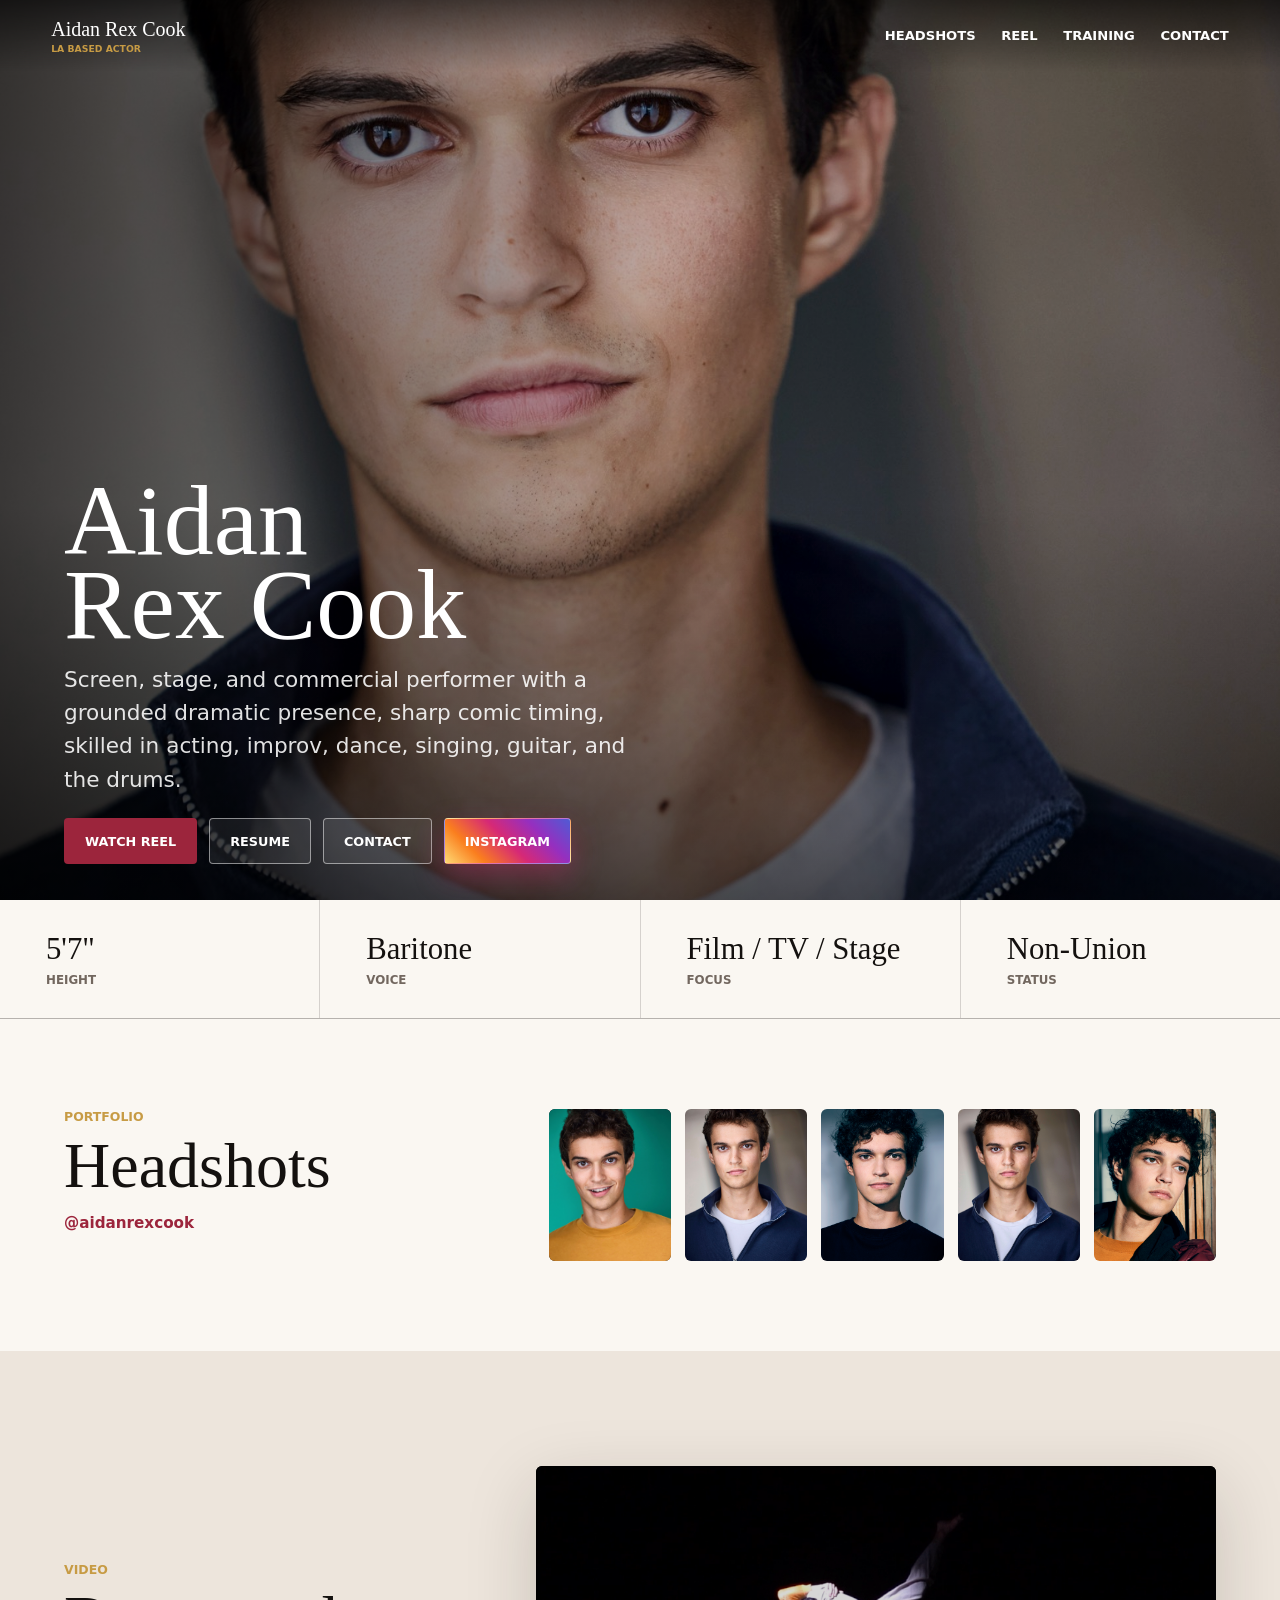
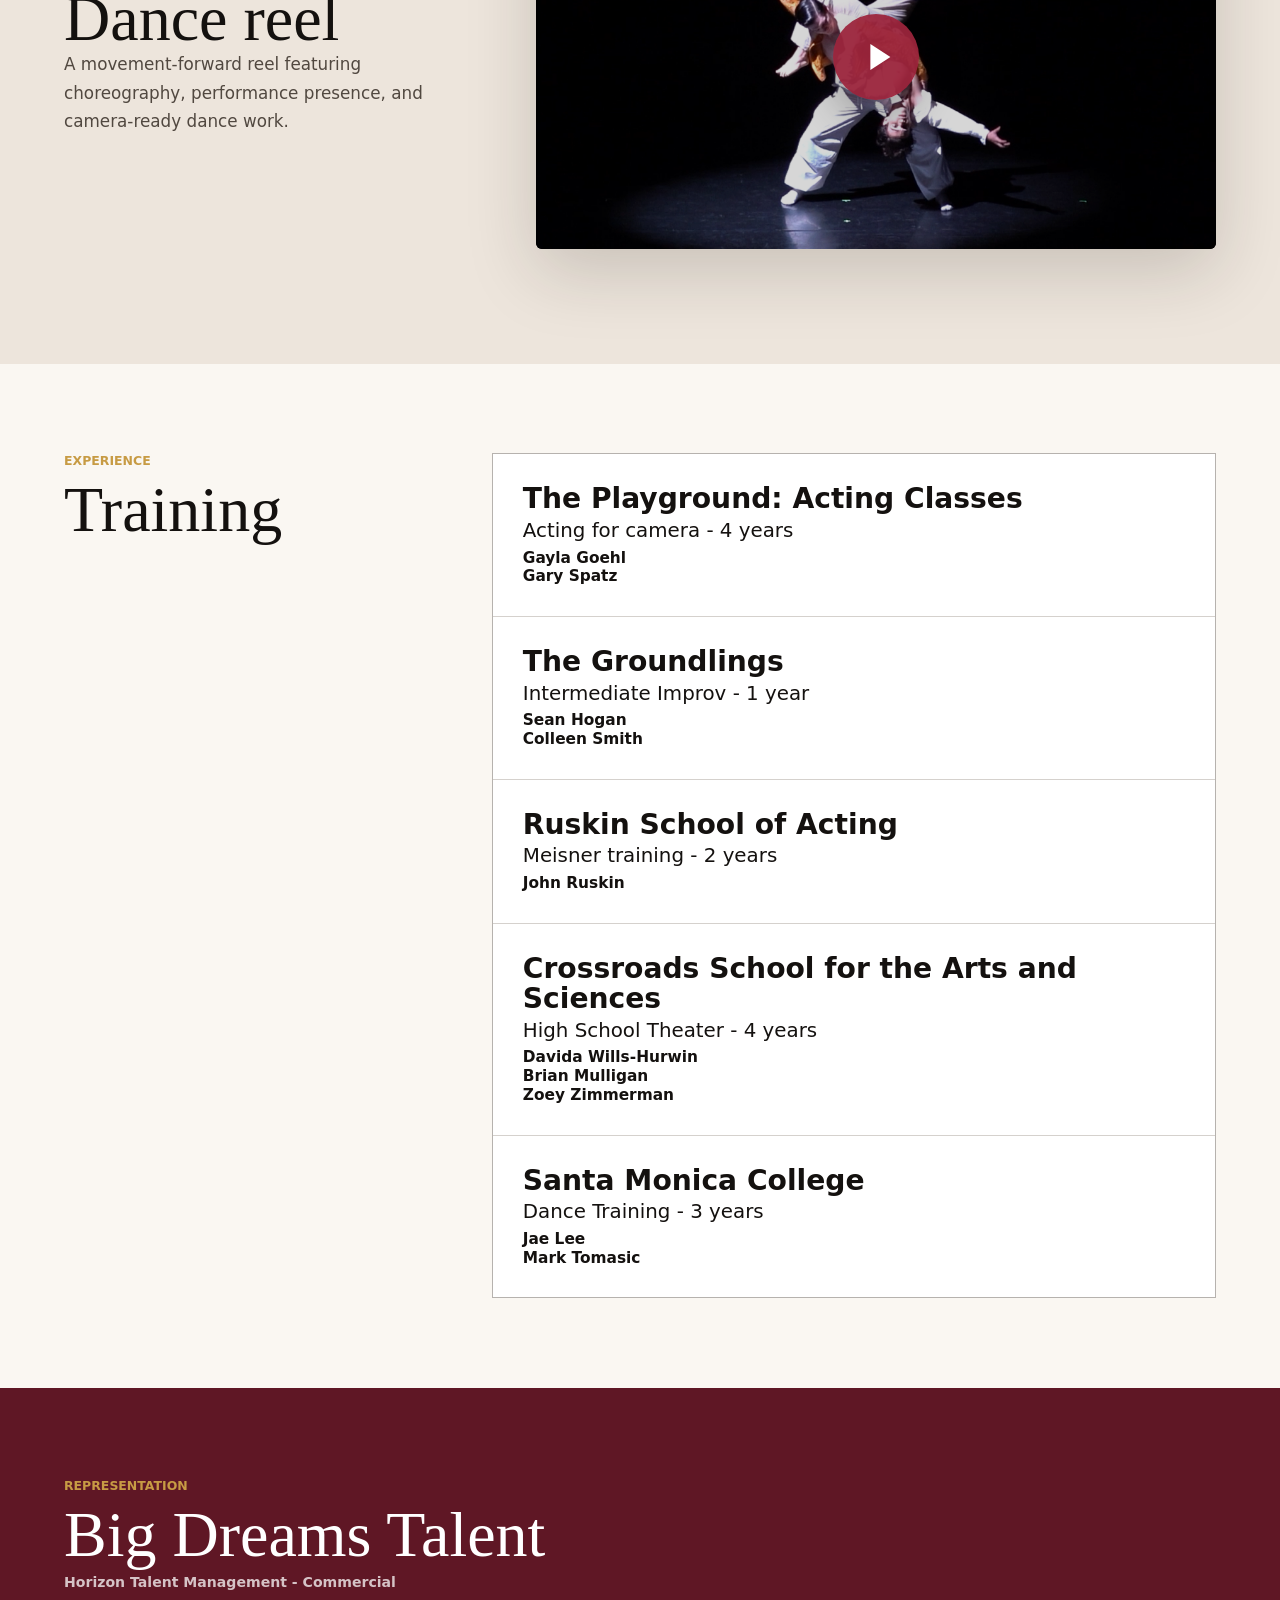
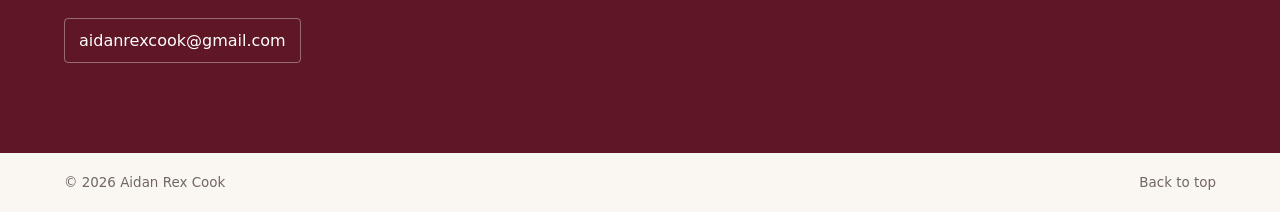
==== commit 0be490f5: "Add files via upload" ====
--- a/index.html
+++ b/index.html
@@ -9,7 +9,7 @@
       content="Actor portfolio with cinematic headshots, reel video, selected credits, and booking contact."
     >
     <link rel="preconnect" href="https://images.unsplash.com">
-    <link rel="stylesheet" href="styles.css?v=20260715-6">
+    <link rel="stylesheet" href="styles.css?v=20260715-8">
   </head>
   <body>
     <header class="site-header" aria-label="Primary navigation">
@@ -31,10 +31,10 @@
         <picture>
           <source
             media="(max-width: 700px)"
-            srcset="assets/arc-main-headshot.jpg"
+            srcset="assets/headshot-navy-soft.jpg"
           >
           <img
-            src="assets/arc-main-headshot.jpg"
+            src="assets/headshot-navy-soft.jpg"
             alt="Close-up headshot of Aidan Rex Cook in a navy zip jacket"
           >
         </picture>
@@ -182,8 +182,10 @@
       <section class="contact-section" id="contact" aria-labelledby="contact-title">
         <div>
           <p class="eyebrow">Representation</p>
-          <h2 id="contact-title">Big Dreams Talent</h2>
-          <p class="agency-note">Horizon Talent Management - Commercial</p>
+          <div class="agency-heading">
+            <h2 id="contact-title">Big Dreams Talent</h2>
+            <p class="agency-note">Horizon Talent Management - Commercial</p>
+          </div>
         </div>
         <address>
           <a href="mailto:aidanrexcook@gmail.com">aidanrexcook@gmail.com</a>
--- a/styles.css
+++ b/styles.css
@@ -430,8 +430,9 @@
 
 .contact-section {
   display: flex;
-  align-items: end;
-  justify-content: space-between;
+  align-items: flex-start;
+  flex-direction: column;
+  justify-content: flex-start;
   gap: 28px;
   padding: clamp(58px, 8vw, 90px) clamp(18px, 5vw, 72px);
   color: #fff;
@@ -439,14 +440,20 @@
 }
 
 .contact-section address {
-  justify-content: flex-end;
+  justify-content: flex-start;
   align-content: flex-start;
   gap: 12px;
   font-style: normal;
 }
 
+.agency-heading {
+  display: flex;
+  flex-direction: column;
+  gap: 8px;
+}
+
 .agency-note {
-  margin: 8px 0 0;
+  margin: 0;
   color: rgba(255, 255, 255, 0.74);
   font-size: 0.88rem;
   font-weight: 600;
@@ -593,15 +600,21 @@
     font-size: 0.76rem;
   }
 
-  .contact-section address {
-    margin-top: -4px;
-  }
-
   .intro-section,
   .headshot-grid {
     grid-template-columns: 1fr;
   }
 
+  .headshot-card {
+    max-height: none;
+    aspect-ratio: 2 / 3;
+  }
+
+  .headshot-card:first-child img {
+    object-position: center;
+    transform: none;
+  }
+
   .site-footer {
     flex-direction: column;
   }
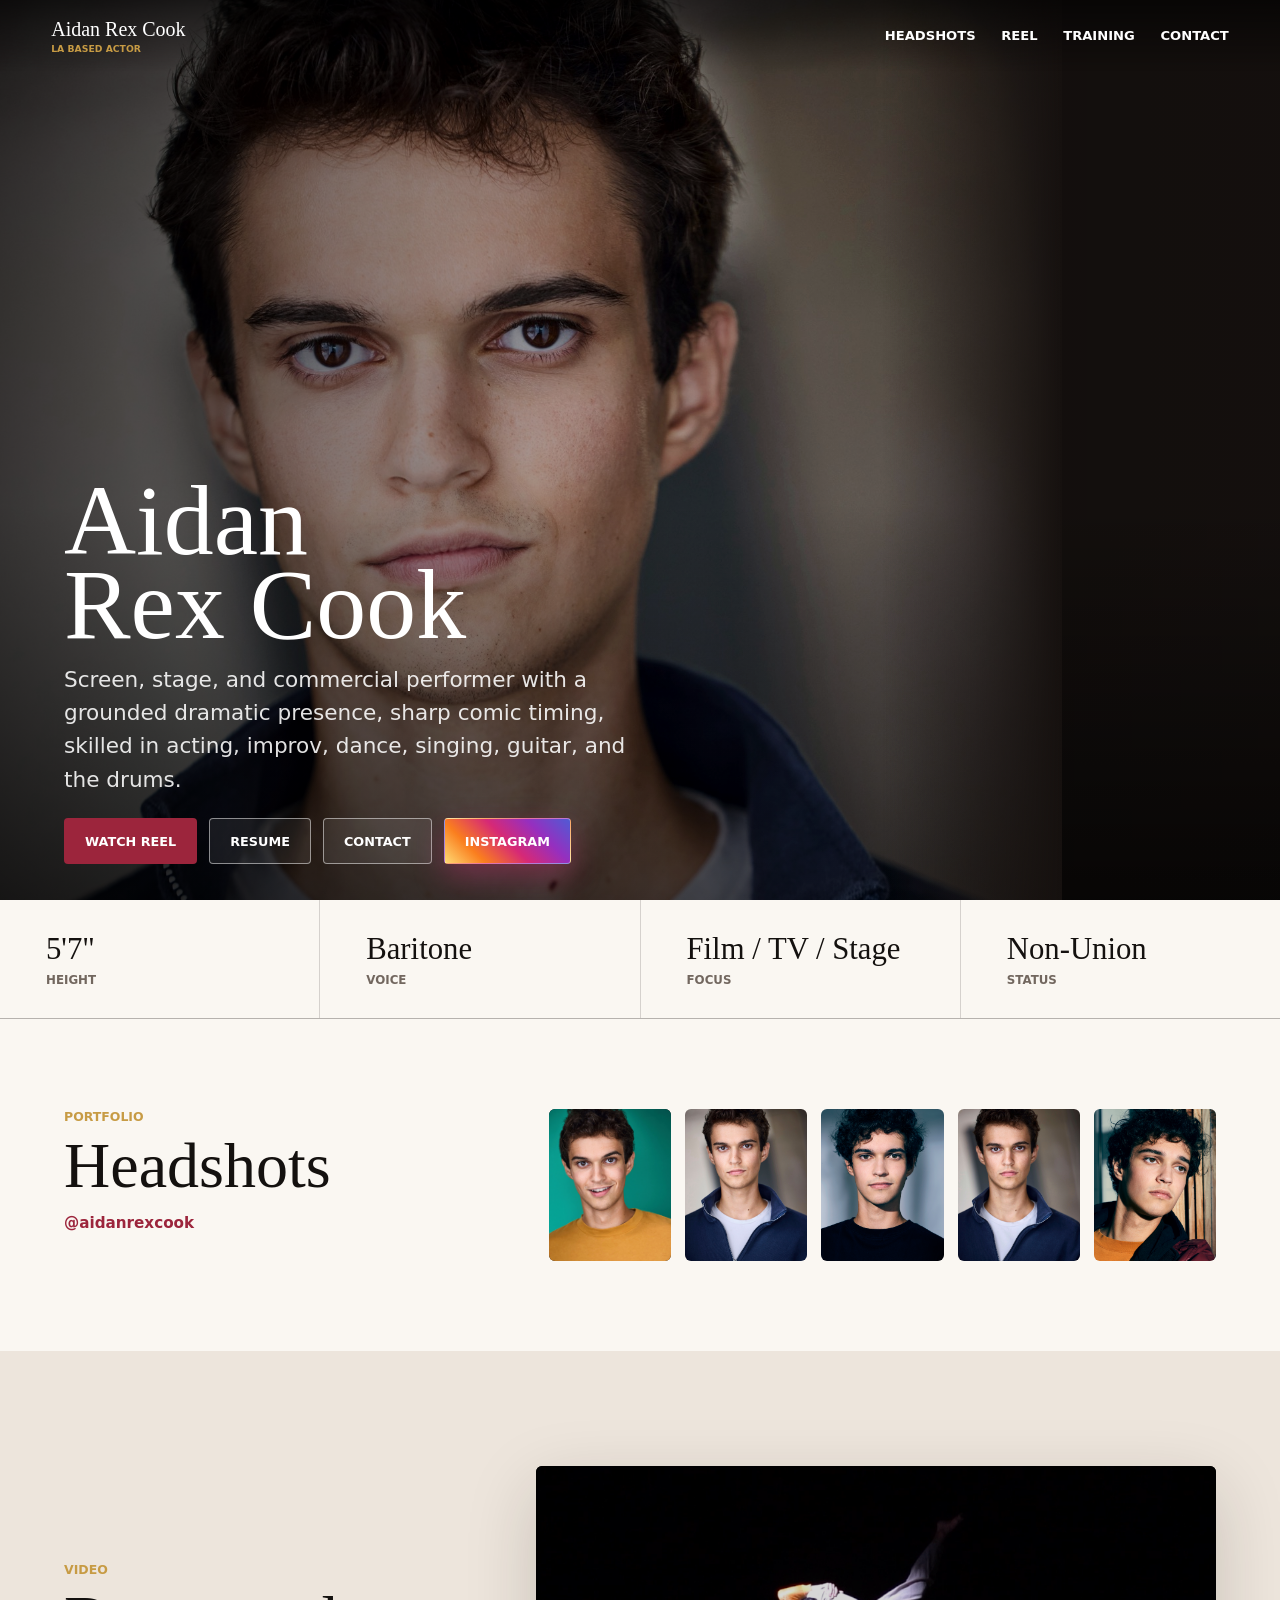
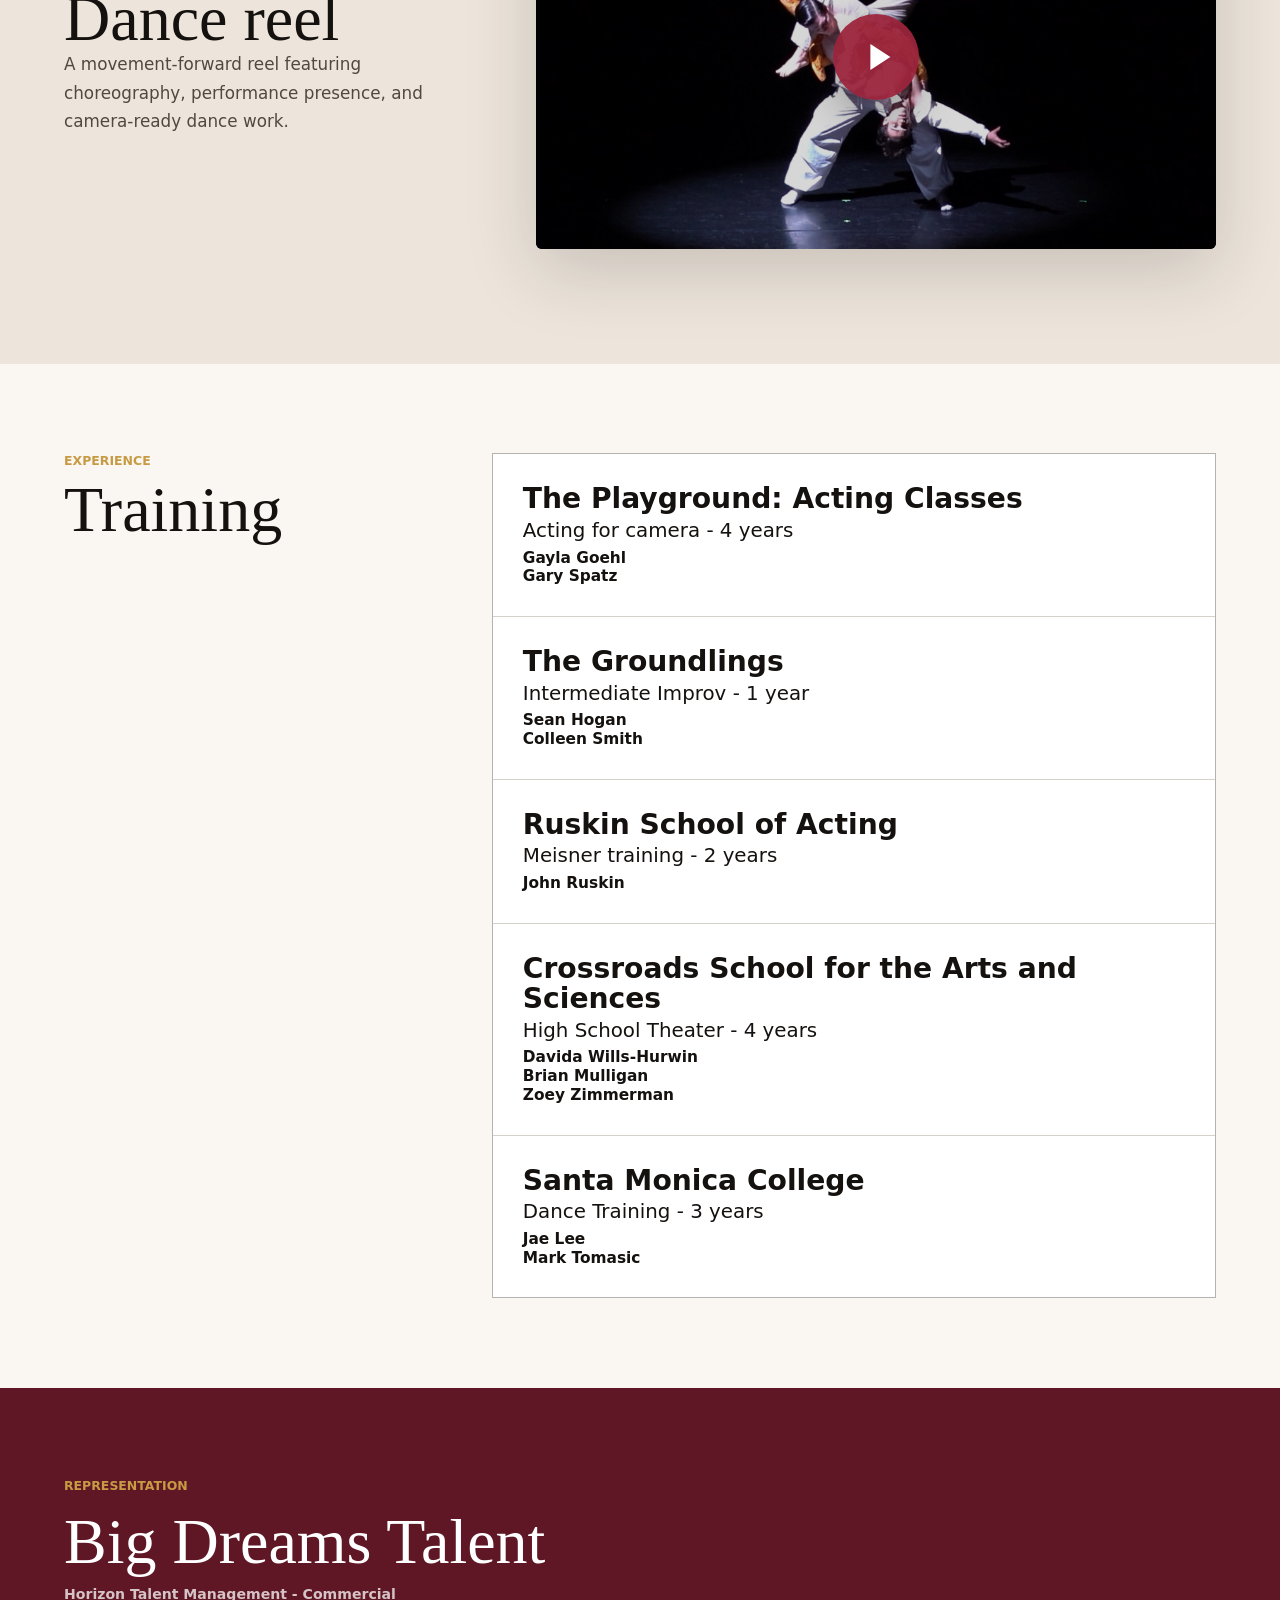
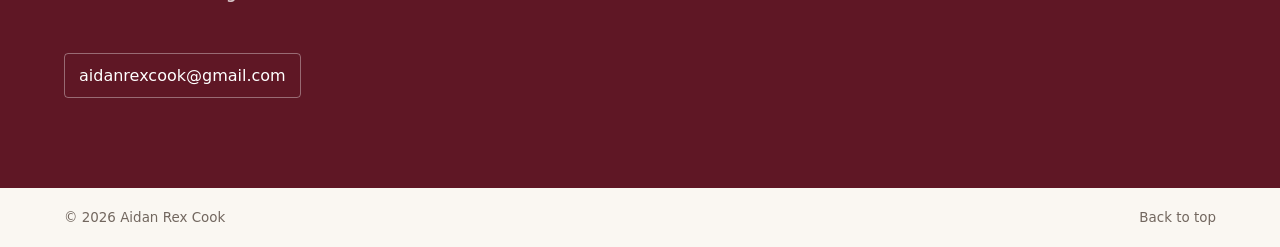
==== commit 5a069763: "Add files via upload" ====
--- a/index.html
+++ b/index.html
@@ -9,7 +9,7 @@
       content="Actor portfolio with cinematic headshots, reel video, selected credits, and booking contact."
     >
     <link rel="preconnect" href="https://images.unsplash.com">
-    <link rel="stylesheet" href="styles.css?v=20260715-8">
+    <link rel="stylesheet" href="styles.css?v=20260715-13">
   </head>
   <body>
     <header class="site-header" aria-label="Primary navigation">
@@ -28,16 +28,11 @@
 
     <main id="top">
       <section class="hero" aria-labelledby="hero-title">
-        <picture>
-          <source
-            media="(max-width: 700px)"
-            srcset="assets/headshot-navy-soft.jpg"
-          >
-          <img
-            src="assets/headshot-navy-soft.jpg"
-            alt="Close-up headshot of Aidan Rex Cook in a navy zip jacket"
-          >
-        </picture>
+        <img
+          src="./assets/hero-main.jpg"
+          alt="Close-up headshot of Aidan Rex Cook in a navy zip jacket"
+          onerror="this.onerror=null;this.src='./assets/headshot-navy-soft.jpg';"
+        >
         <div class="hero-content">
           <h1 id="hero-title"><span>Aidan</span><span>Rex Cook</span></h1>
           <p class="hero-copy">
@@ -90,34 +85,74 @@
         </div>
         <div class="headshot-grid">
           <figure class="headshot-card">
-            <img
-              src="assets/headshot-green.jpg"
-              alt="Headshot of Aidan Rex Cook in a gold shirt against a green background"
-            >
-          </figure>
-          <figure class="headshot-card">
-            <img
-              src="assets/headshot-navy-soft.jpg"
-              alt="Headshot of Aidan Rex Cook in a navy jacket with a subtle smile"
-            >
-          </figure>
-          <figure class="headshot-card">
-            <img
-              src="assets/headshot-theatrical.JPG"
-              alt="Theatrical headshot of Aidan Rex Cook"
-            >
-          </figure>
-          <figure class="headshot-card">
-            <img
-              src="assets/headshot-navy-neutral.jpg"
-              alt="Straight-on headshot of Aidan Rex Cook in a navy jacket"
-            >
-          </figure>
-          <figure class="headshot-card">
-            <img
-              src="assets/headshot-editorial.JPG"
-              alt="Editorial headshot of Aidan Rex Cook"
-            >
+            <a
+              class="headshot-link"
+              href="./assets/headshot-green.jpg"
+              target="_blank"
+              rel="noopener"
+              aria-label="Open full-size green-background headshot in a new tab"
+            >
+              <img
+                src="assets/headshot-green.jpg"
+                alt="Headshot of Aidan Rex Cook in a gold shirt against a green background"
+              >
+            </a>
+          </figure>
+          <figure class="headshot-card">
+            <a
+              class="headshot-link"
+              href="./assets/headshot-navy-soft.jpg"
+              target="_blank"
+              rel="noopener"
+              aria-label="Open full-size navy-jacket headshot with a subtle smile in a new tab"
+            >
+              <img
+                src="assets/headshot-navy-soft.jpg"
+                alt="Headshot of Aidan Rex Cook in a navy jacket with a subtle smile"
+              >
+            </a>
+          </figure>
+          <figure class="headshot-card">
+            <a
+              class="headshot-link"
+              href="./assets/headshot-theatrical.JPG"
+              target="_blank"
+              rel="noopener"
+              aria-label="Open full-size theatrical headshot in a new tab"
+            >
+              <img
+                src="assets/headshot-theatrical.JPG"
+                alt="Theatrical headshot of Aidan Rex Cook"
+              >
+            </a>
+          </figure>
+          <figure class="headshot-card">
+            <a
+              class="headshot-link"
+              href="./assets/headshot-navy-neutral.jpg"
+              target="_blank"
+              rel="noopener"
+              aria-label="Open full-size straight-on navy-jacket headshot in a new tab"
+            >
+              <img
+                src="assets/headshot-navy-neutral.jpg"
+                alt="Straight-on headshot of Aidan Rex Cook in a navy jacket"
+              >
+            </a>
+          </figure>
+          <figure class="headshot-card">
+            <a
+              class="headshot-link"
+              href="./assets/headshot-editorial.JPG"
+              target="_blank"
+              rel="noopener"
+              aria-label="Open full-size editorial headshot in a new tab"
+            >
+              <img
+                src="assets/headshot-editorial.JPG"
+                alt="Editorial headshot of Aidan Rex Cook"
+              >
+            </a>
           </figure>
         </div>
       </section>
--- a/styles.css
+++ b/styles.css
@@ -121,7 +121,7 @@
 
 .hero-content {
   position: relative;
-  z-index: 1;
+  z-index: 2;
   width: min(760px, 46vw);
   margin: 0 auto 4vh clamp(36px, 5vw, 82px);
   color: #fff;
@@ -295,6 +295,18 @@
   object-fit: cover;
 }
 
+.headshot-link {
+  display: block;
+  width: 100%;
+  height: 100%;
+  cursor: zoom-in;
+}
+
+.headshot-link:focus-visible {
+  outline: 3px solid var(--accent);
+  outline-offset: -3px;
+}
+
 .headshot-card:first-child img {
   object-position: 50% 22%;
   transform: scale(1.45);
@@ -433,10 +445,14 @@
   align-items: flex-start;
   flex-direction: column;
   justify-content: flex-start;
-  gap: 28px;
+  gap: clamp(44px, 4vw, 64px);
   padding: clamp(58px, 8vw, 90px) clamp(18px, 5vw, 72px);
   color: #fff;
   background: var(--accent-deep);
+}
+
+.contact-section .eyebrow {
+  margin-bottom: clamp(16px, 1.5vw, 24px);
 }
 
 .contact-section address {
@@ -449,7 +465,7 @@
 .agency-heading {
   display: flex;
   flex-direction: column;
-  gap: 8px;
+  gap: clamp(12px, 1vw, 18px);
 }
 
 .agency-note {
@@ -475,6 +491,27 @@
   font-size: 0.84rem;
 }
 
+@media (min-width: 861px) and (min-aspect-ratio: 4 / 3) {
+  .hero img {
+    inset: 0 auto 0 0;
+    width: min(100%, 118svh);
+    object-position: 50% 18%;
+    transform: none;
+  }
+
+  .hero::before {
+    content: "";
+    position: absolute;
+    z-index: 1;
+    top: 0;
+    bottom: 0;
+    left: calc(min(100%, 118svh) - clamp(160px, 14vw, 300px));
+    width: clamp(160px, 14vw, 300px);
+    background: linear-gradient(90deg, transparent, #16110f);
+    pointer-events: none;
+  }
+}
+
 @media (max-width: 860px) {
   .site-header {
     position: absolute;
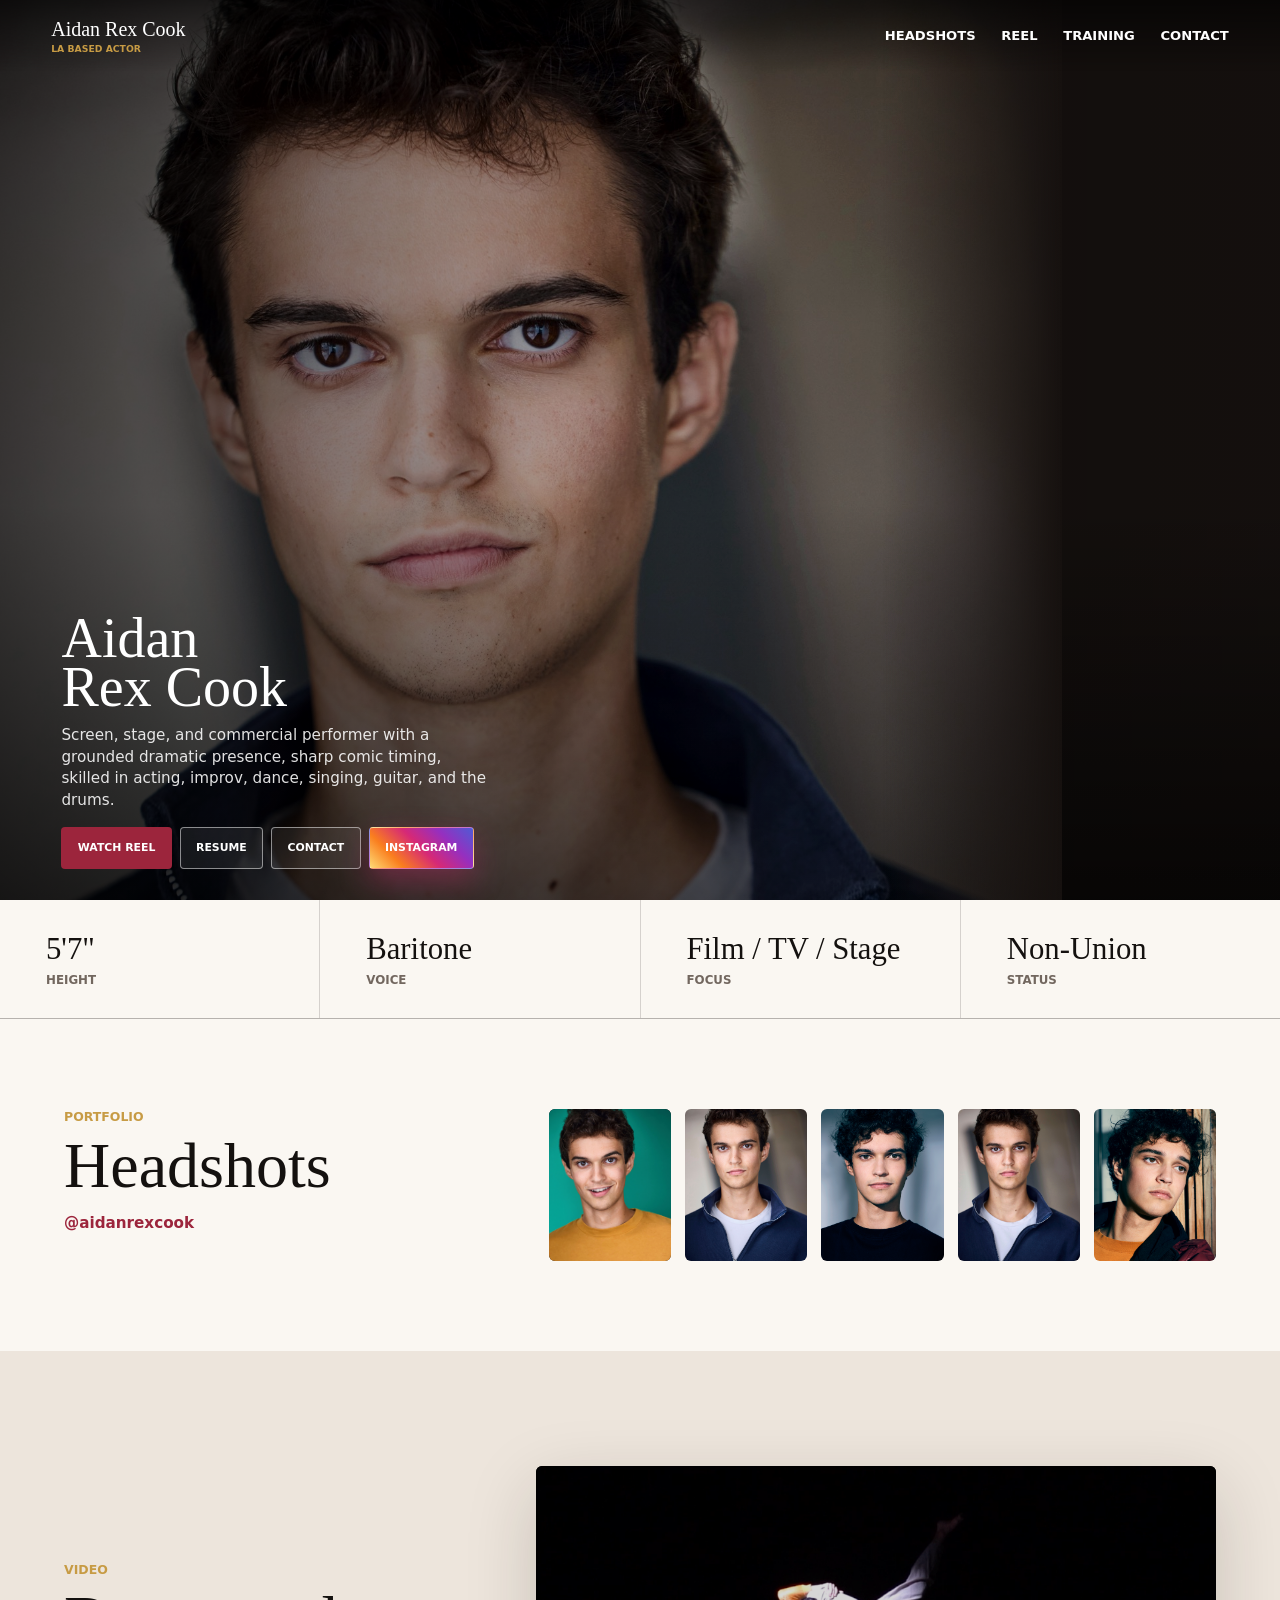
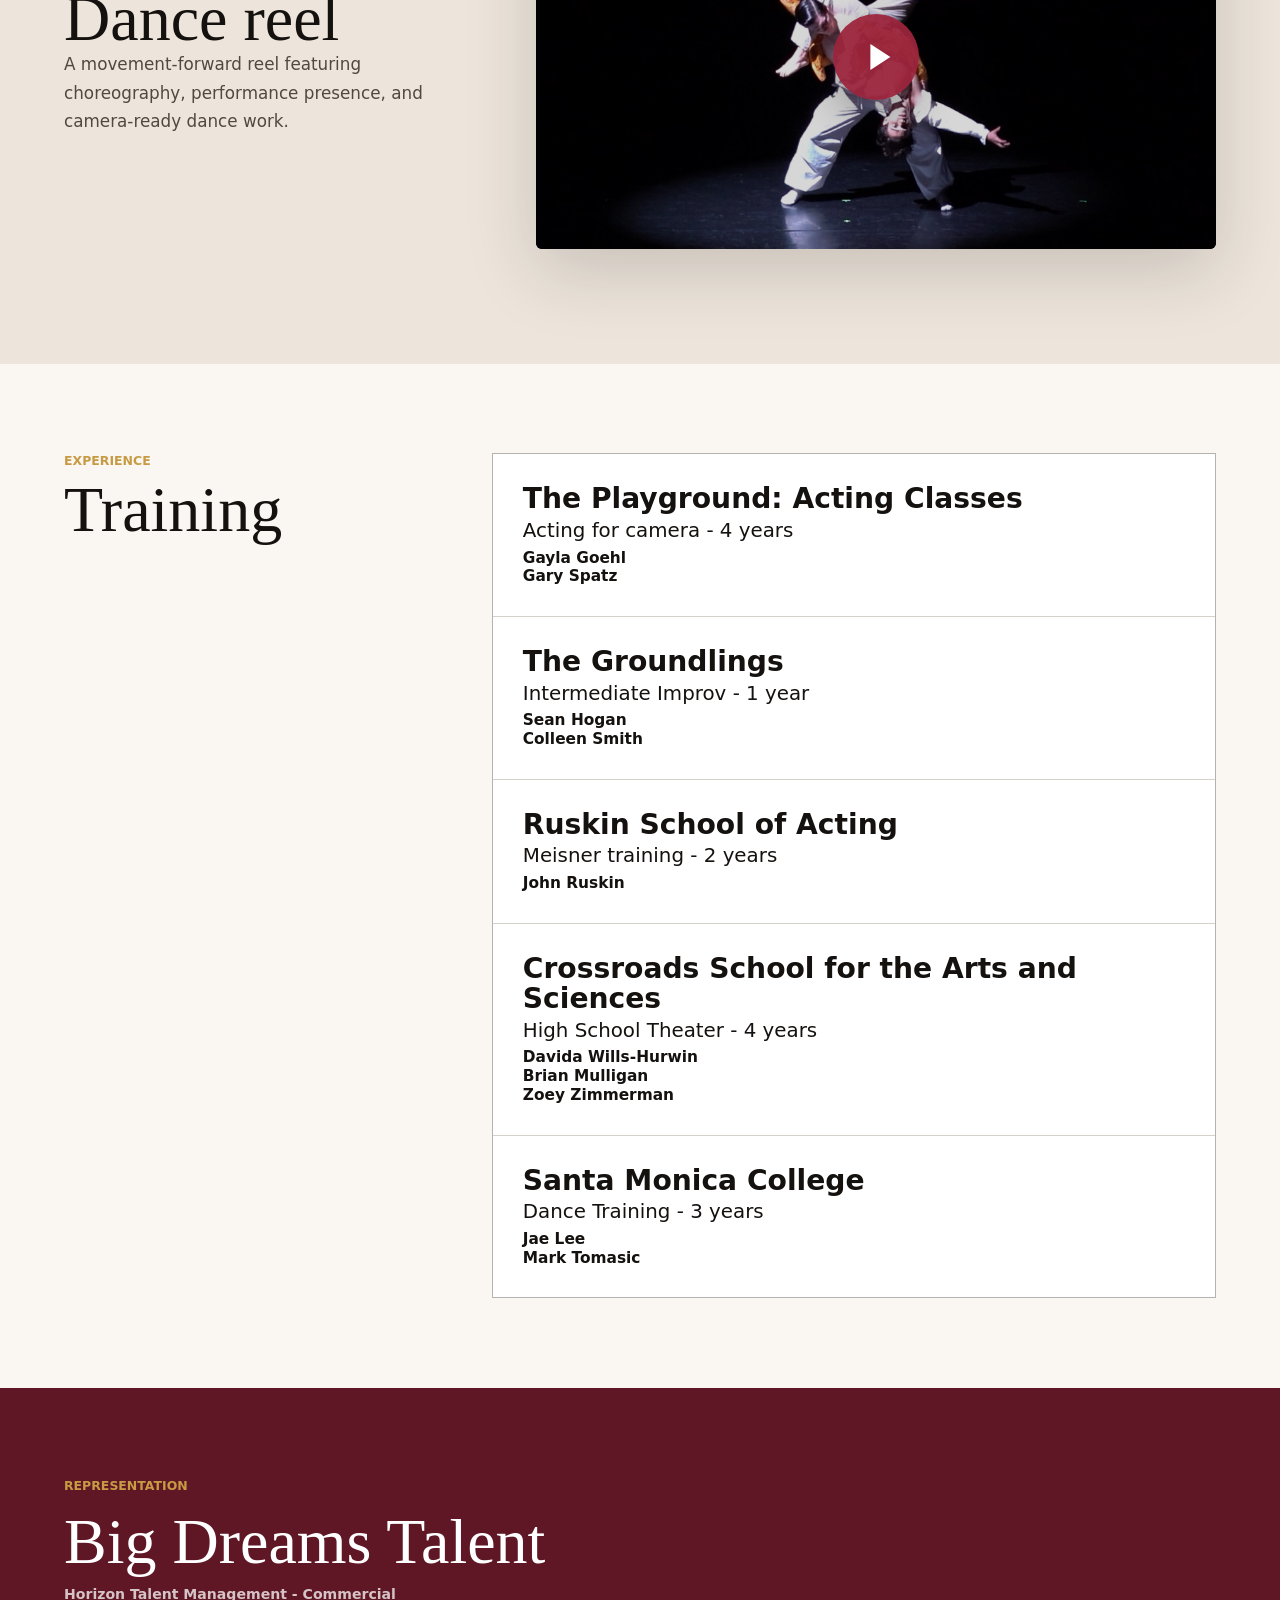
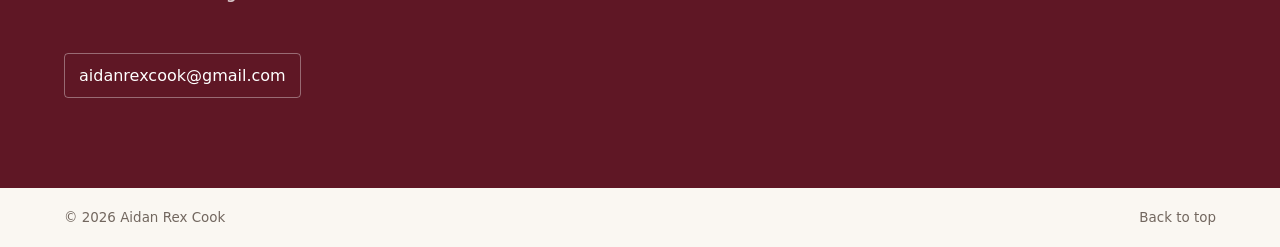
==== commit 0c4f3894: "Add files via upload" ====
--- a/index.html
+++ b/index.html
@@ -9,7 +9,7 @@
       content="Actor portfolio with cinematic headshots, reel video, selected credits, and booking contact."
     >
     <link rel="preconnect" href="https://images.unsplash.com">
-    <link rel="stylesheet" href="styles.css?v=20260715-13">
+    <link rel="stylesheet" href="styles.css?v=20260715-15">
   </head>
   <body>
     <header class="site-header" aria-label="Primary navigation">
--- a/styles.css
+++ b/styles.css
@@ -158,6 +158,7 @@
 
 h1 span {
   display: block;
+  white-space: nowrap;
 }
 
 h2 {
@@ -510,6 +511,34 @@
     background: linear-gradient(90deg, transparent, #16110f);
     pointer-events: none;
   }
+
+  .hero-content {
+    width: min(560px, 48svh);
+    margin: 0 auto clamp(28px, 3.5svh, 46px) clamp(36px, 4.8vw, 82px);
+  }
+
+  .hero-content h1 {
+    max-width: 6.5ch;
+    margin-bottom: clamp(10px, 1.4svh, 16px);
+    font-size: clamp(3.5rem, 5.4svh, 4.25rem);
+    line-height: 0.88;
+  }
+
+  .hero-copy {
+    max-width: 520px;
+    font-size: clamp(0.95rem, 1.55svh, 1.08rem);
+    line-height: 1.42;
+  }
+
+  .hero-actions {
+    gap: 8px;
+  }
+
+  .hero-actions .button {
+    min-height: 42px;
+    padding-inline: clamp(12px, 1.2vw, 18px);
+    font-size: clamp(0.68rem, 1.05svh, 0.78rem);
+  }
 }
 
 @media (max-width: 860px) {
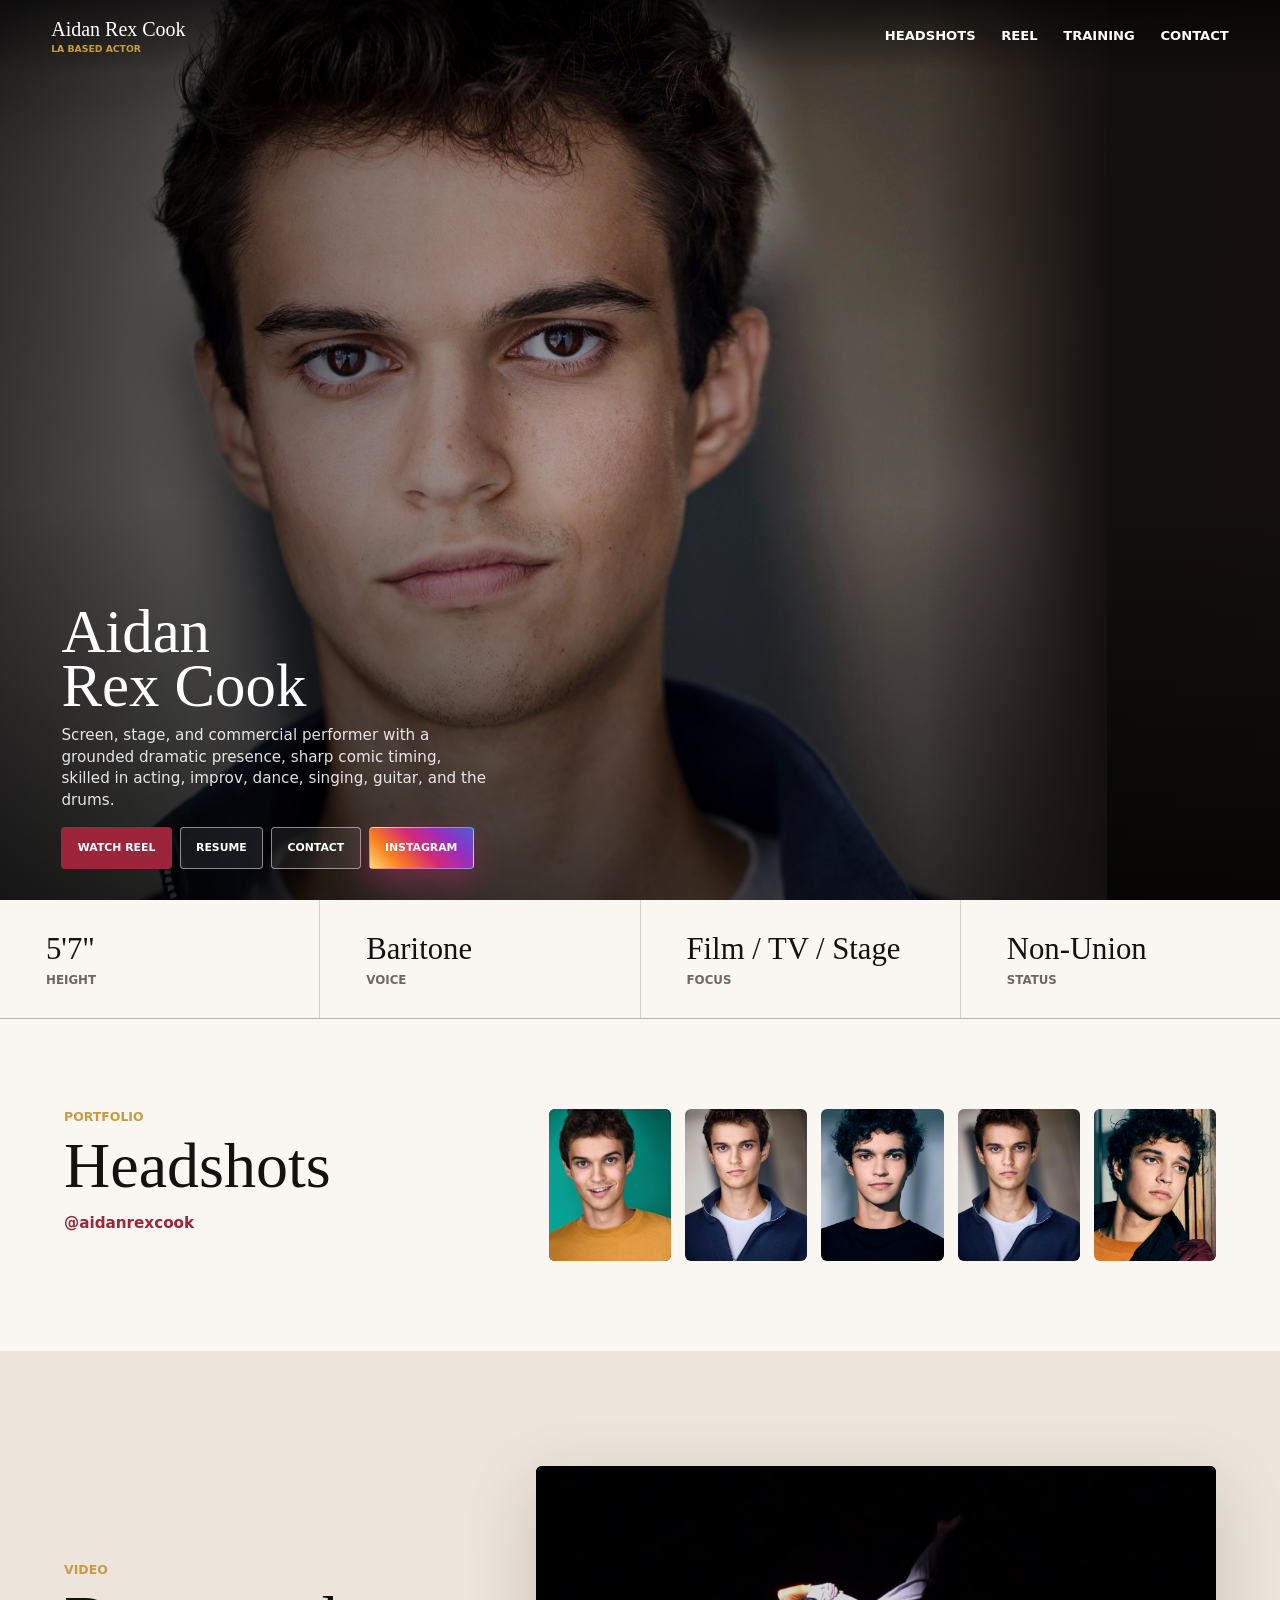
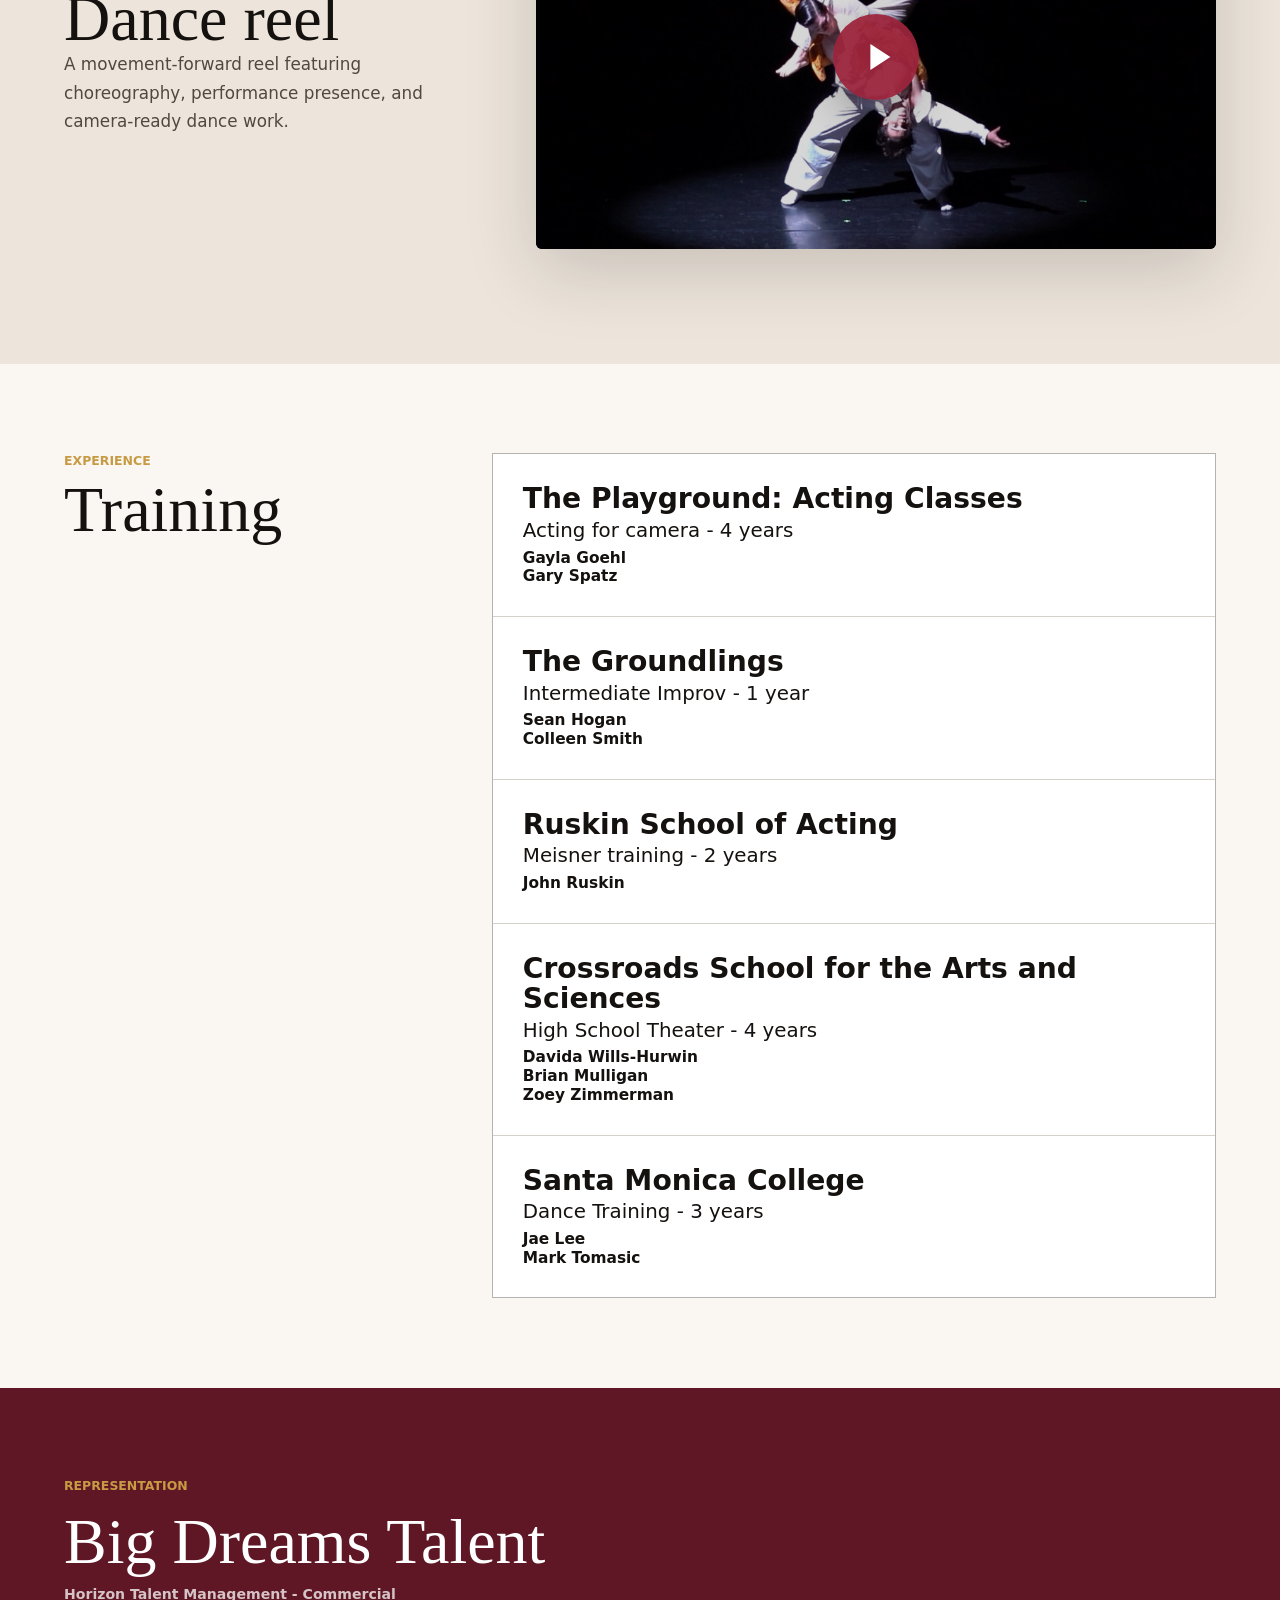
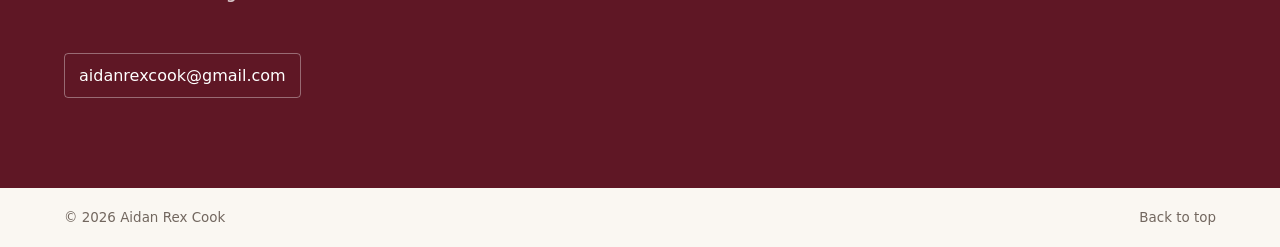
==== commit 4708ad12: "Add files via upload" ====
--- a/index.html
+++ b/index.html
@@ -9,7 +9,7 @@
       content="Actor portfolio with cinematic headshots, reel video, selected credits, and booking contact."
     >
     <link rel="preconnect" href="https://images.unsplash.com">
-    <link rel="stylesheet" href="styles.css?v=20260715-15">
+    <link rel="stylesheet" href="styles.css?v=20260715-16">
   </head>
   <body>
     <header class="site-header" aria-label="Primary navigation">
--- a/styles.css
+++ b/styles.css
@@ -495,7 +495,7 @@
 @media (min-width: 861px) and (min-aspect-ratio: 4 / 3) {
   .hero img {
     inset: 0 auto 0 0;
-    width: min(100%, 118svh);
+    width: min(100%, 123svh);
     object-position: 50% 18%;
     transform: none;
   }
@@ -506,7 +506,7 @@
     z-index: 1;
     top: 0;
     bottom: 0;
-    left: calc(min(100%, 118svh) - clamp(160px, 14vw, 300px));
+    left: calc(min(100%, 123svh) - clamp(160px, 14vw, 300px));
     width: clamp(160px, 14vw, 300px);
     background: linear-gradient(90deg, transparent, #16110f);
     pointer-events: none;
@@ -520,7 +520,7 @@
   .hero-content h1 {
     max-width: 6.5ch;
     margin-bottom: clamp(10px, 1.4svh, 16px);
-    font-size: clamp(3.5rem, 5.4svh, 4.25rem);
+    font-size: clamp(3.8rem, 5.9svh, 4.65rem);
     line-height: 0.88;
   }
 
